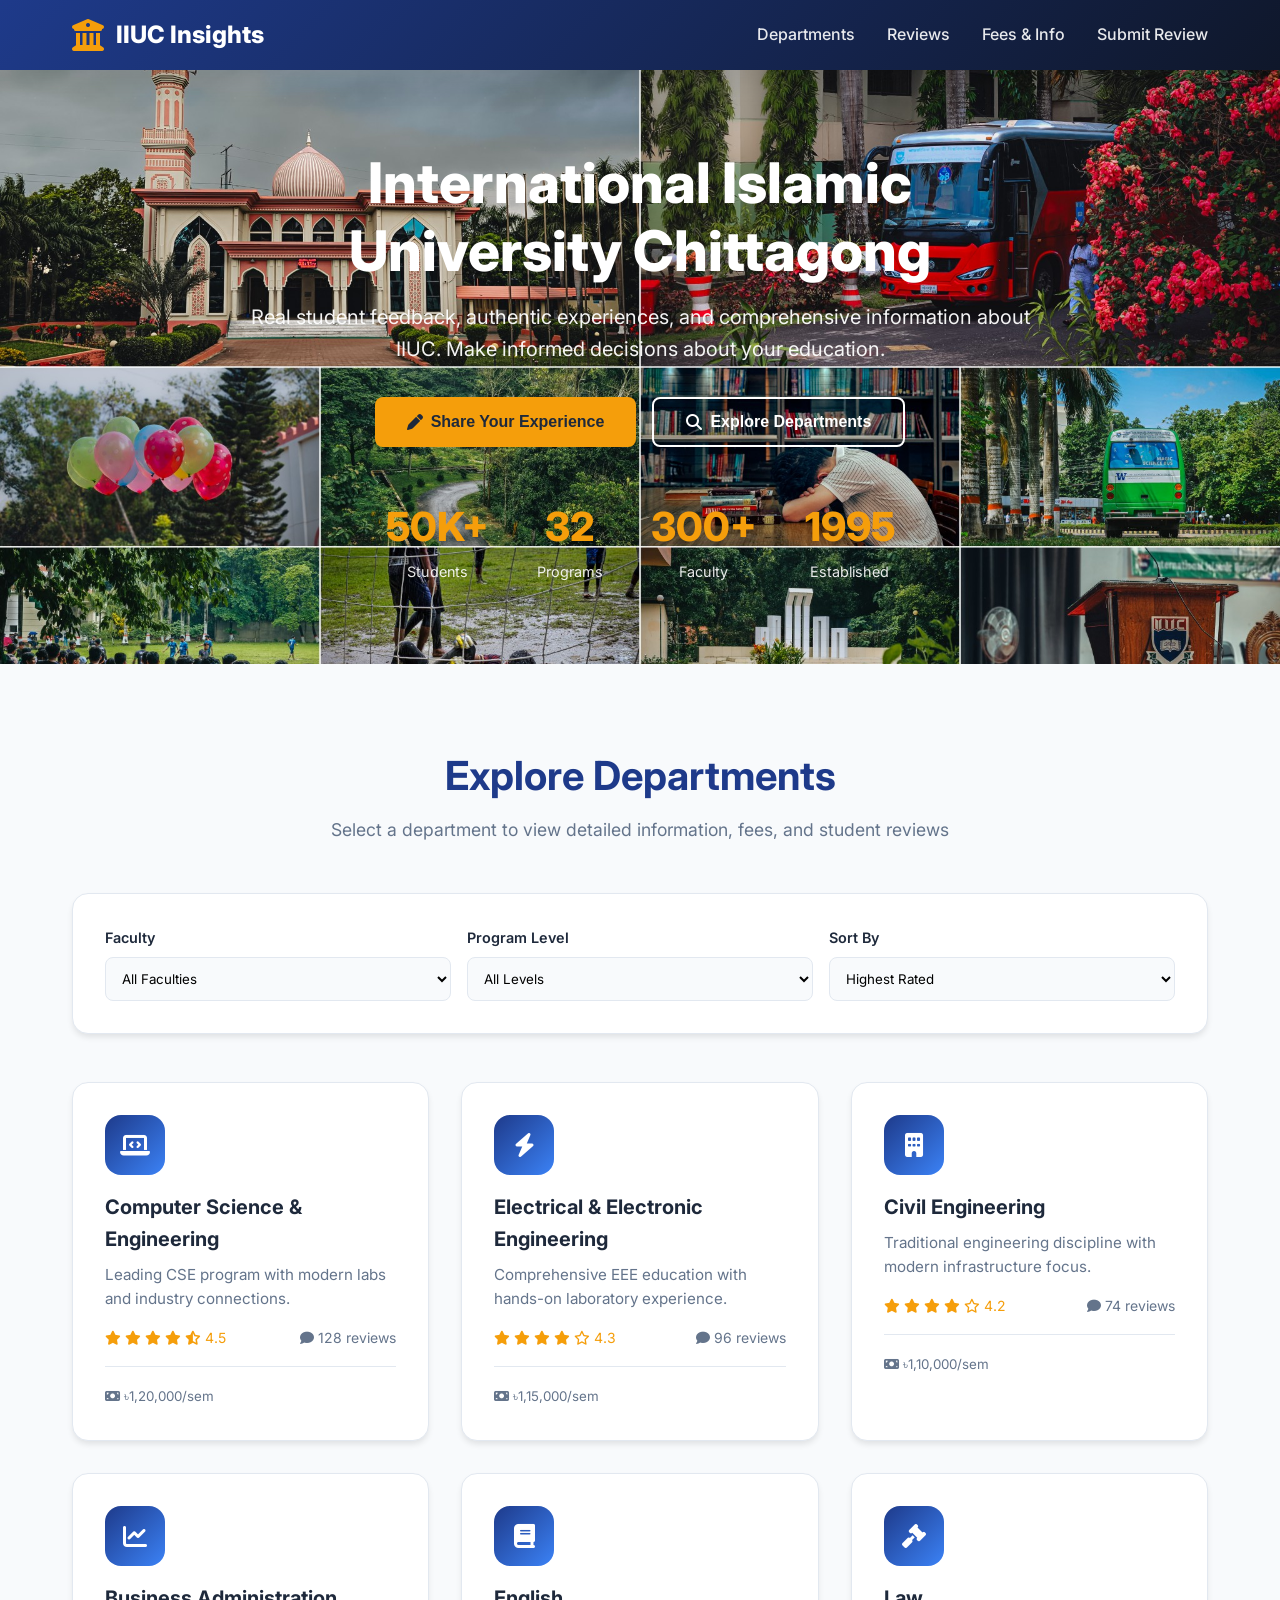
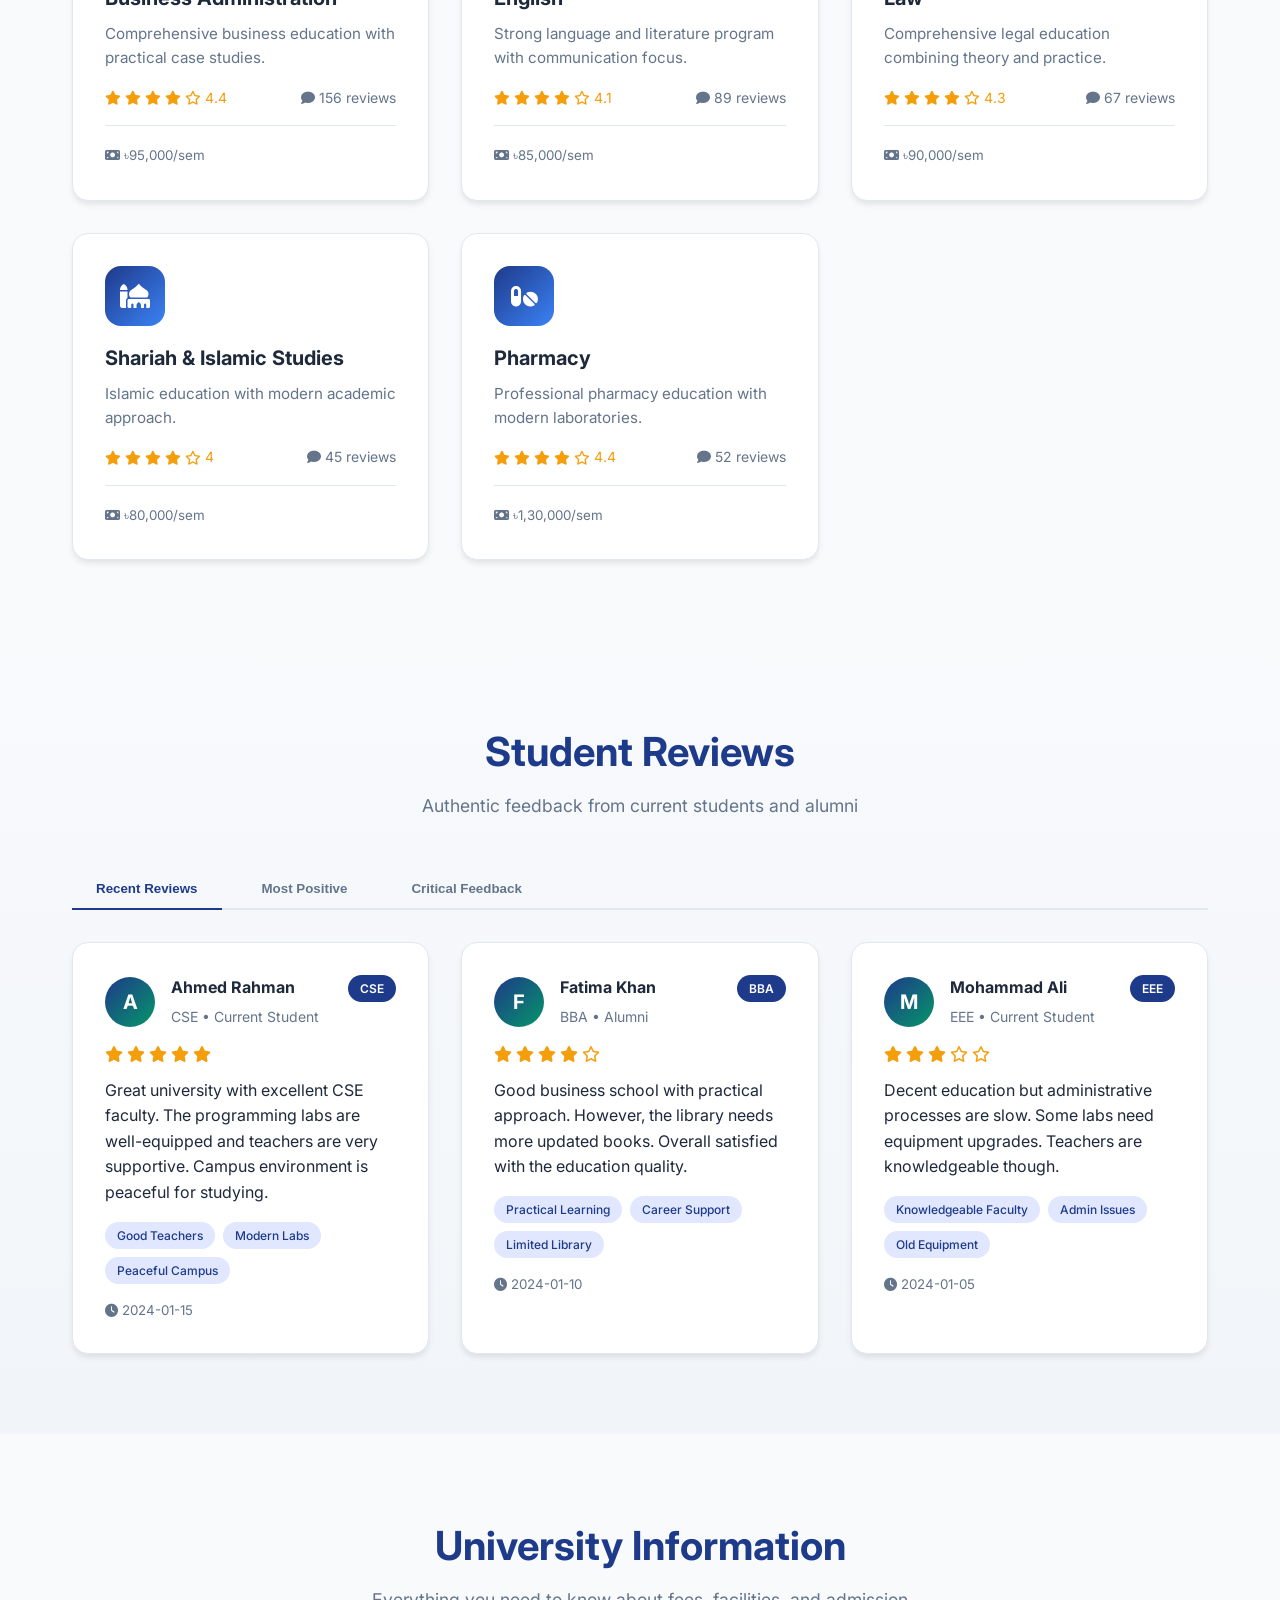
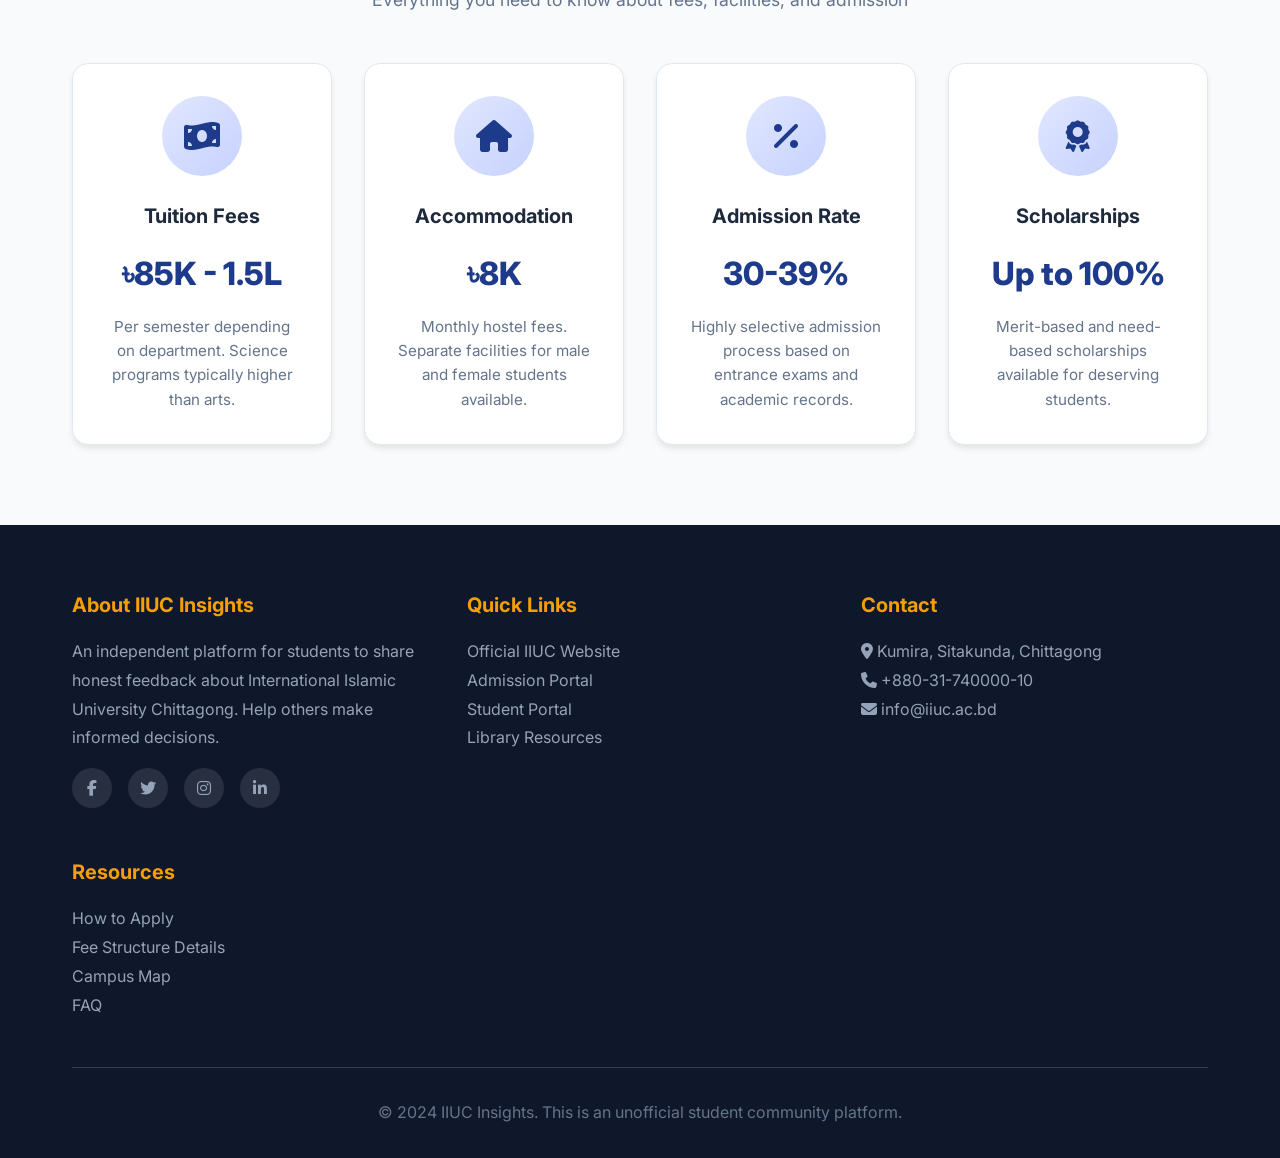
==== index.html @ 1afc56d9 "Add files via upload" ====
<!DOCTYPE html>
<html lang="en">
<head>
    <meta charset="UTF-8">
    <meta name="viewport" content="width=device-width, initial-scale=1.0">
    <title>IIUC Insights - Student Feedback & University Guide</title>
    <link href="https://cdnjs.cloudflare.com/ajax/libs/font-awesome/6.4.0/css/all.min.css" rel="stylesheet">
    <link rel="stylesheet" href="style.css">
</head>
<body>

    <!-- Navigation -->
    <nav>
        <div class="nav-container">
            <a href="#" class="logo">
                <i class="fas fa-university"></i>
                IIUC Insights
            </a>
            <ul class="nav-links">
                <li><a href="#departments">Departments</a></li>
                <li><a href="#reviews">Reviews</a></li>
                <li><a href="#info">Fees & Info</a></li>
                <li><a href="#" onclick="openModal()">Submit Review</a></li>
            </ul>
            <div class="mobile-menu" onclick="toggleMobileMenu()">
                <i class="fas fa-bars"></i>
            </div>
        </div>
    </nav>

    <!-- Hero Section -->
    <section class="hero">
        <div class="hero-content">
            <h1>International Islamic University Chittagong</h1>
            <p>Real student feedback, authentic experiences, and comprehensive information about IIUC. Make informed decisions about your education.</p>
            <div class="hero-buttons">
                <button class="btn btn-primary" onclick="openModal()">
                    <i class="fas fa-pen"></i>
                    Share Your Experience
                </button>
                <button class="btn btn-outline" onclick="scrollToSection('departments')">
                    <i class="fas fa-search"></i>
                    Explore Departments
                </button>
            </div>
            <div class="hero-stats">
                <div class="stat">
                    <span class="stat-number">50K+</span>
                    <span class="stat-label">Students</span>
                </div>
                <div class="stat">
                    <span class="stat-number">32</span>
                    <span class="stat-label">Programs</span>
                </div>
                <div class="stat">
                    <span class="stat-number">300+</span>
                    <span class="stat-label">Faculty</span>
                </div>
                <div class="stat">
                    <span class="stat-number">1995</span>
                    <span class="stat-label">Established</span>
                </div>
            </div>
        </div>
    </section>

    <!-- Departments Section -->
    <section class="departments" id="departments">
        <div class="container">
            <div class="section-header">
                <h2>Explore Departments</h2>
                <p>Select a department to view detailed information, fees, and student reviews</p>
            </div>

            <div class="filter-section">
                <div class="filter-grid">
                    <div class="filter-group">
                        <label>Faculty</label>
                        <select id="facultyFilter" onchange="filterDepartments()">
                            <option value="all">All Faculties</option>
                            <option value="science">Science & Engineering</option>
                            <option value="business">Business Administration</option>
                            <option value="arts">Arts & Humanities</option>
                            <option value="law">Shariah & Law</option>
                        </select>
                    </div>
                    <div class="filter-group">
                        <label>Program Level</label>
                        <select id="levelFilter" onchange="filterDepartments()">
                            <option value="all">All Levels</option>
                            <option value="undergraduate">Undergraduate</option>
                            <option value="graduate">Graduate</option>
                        </select>
                    </div>
                    <div class="filter-group">
                        <label>Sort By</label>
                        <select id="sortFilter" onchange="filterDepartments()">
                            <option value="rating">Highest Rated</option>
                            <option value="reviews">Most Reviews</option>
                            <option value="fees">Lowest Fees</option>
                        </select>
                    </div>
                </div>
            </div>

            <div class="dept-grid" id="deptGrid">
                <!-- Departments will be populated by JavaScript -->
            </div>
        </div>
    </section>

    <!-- Reviews Section -->
    <section class="reviews" id="reviews">
        <div class="container">
            <div class="section-header">
                <h2>Student Reviews</h2>
                <p>Authentic feedback from current students and alumni</p>
            </div>

            <div class="tabs">
                <button class="tab active" onclick="switchTab('recent')">Recent Reviews</button>
                <button class="tab" onclick="switchTab('positive')">Most Positive</button>
                <button class="tab" onclick="switchTab('critical')">Critical Feedback</button>
            </div>

            <div id="recent" class="tab-content active">
                <div class="review-grid" id="recentReviews"></div>
            </div>
            <div id="positive" class="tab-content">
                <div class="review-grid" id="positiveReviews"></div>
            </div>
            <div id="critical" class="tab-content">
                <div class="review-grid" id="criticalReviews"></div>
            </div>
        </div>
    </section>

    <!-- Info Section -->
    <section class="info-section" id="info">
        <div class="container">
            <div class="section-header">
                <h2>University Information</h2>
                <p>Everything you need to know about fees, facilities, and admission</p>
            </div>

            <div class="info-grid">
                <div class="info-card">
                    <div class="info-icon">
                        <i class="fas fa-money-bill-wave"></i>
                    </div>
                    <h3>Tuition Fees</h3>
                    <div class="price">৳85K - 1.5L</div>
                    <p>Per semester depending on department. Science programs typically higher than arts.</p>
                </div>

                <div class="info-card">
                    <div class="info-icon">
                        <i class="fas fa-home"></i>
                    </div>
                    <h3>Accommodation</h3>
                    <div class="price">৳8K</div>
                    <p>Monthly hostel fees. Separate facilities for male and female students available.</p>
                </div>

                <div class="info-card">
                    <div class="info-icon">
                        <i class="fas fa-percentage"></i>
                    </div>
                    <h3>Admission Rate</h3>
                    <div class="price">30-39%</div>
                    <p>Highly selective admission process based on entrance exams and academic records.</p>
                </div>

                <div class="info-card">
                    <div class="info-icon">
                        <i class="fas fa-award"></i>
                    </div>
                    <h3>Scholarships</h3>
                    <div class="price">Up to 100%</div>
                    <p>Merit-based and need-based scholarships available for deserving students.</p>
                </div>
            </div>
        </div>
    </section>

    <!-- Footer -->
    <footer>
        <div class="container">
            <div class="footer-grid">
                <div class="footer-section">
                    <h3>About IIUC Insights</h3>
                    <p>An independent platform for students to share honest feedback about International Islamic University Chittagong. Help others make informed decisions.</p>
                    <div class="social-links">
                        <a href="#"><i class="fab fa-facebook-f"></i></a>
                        <a href="#"><i class="fab fa-twitter"></i></a>
                        <a href="#"><i class="fab fa-instagram"></i></a>
                        <a href="#"><i class="fab fa-linkedin-in"></i></a>
                    </div>
                </div>
                <div class="footer-section">
                    <h3>Quick Links</h3>
                    <p><a href="https://www.iiuc.ac.bd" target="_blank">Official IIUC Website</a></p>
                    <p><a href="#">Admission Portal</a></p>
                    <p><a href="#">Student Portal</a></p>
                    <p><a href="#">Library Resources</a></p>
                </div>
                <div class="footer-section">
                    <h3>Contact</h3>
                    <p><i class="fas fa-map-marker-alt"></i> Kumira, Sitakunda, Chittagong</p>
                    <p><i class="fas fa-phone"></i> +880-31-740000-10</p>
                    <p><i class="fas fa-envelope"></i> info@iiuc.ac.bd</p>
                </div>
                <div class="footer-section">
                    <h3>Resources</h3>
                    <p><a href="#">How to Apply</a></p>
                    <p><a href="#">Fee Structure Details</a></p>
                    <p><a href="#">Campus Map</a></p>
                    <p><a href="#">FAQ</a></p>
                </div>
            </div>
            <div class="footer-bottom">
                <p>&copy; 2024 IIUC Insights. This is an unofficial student community platform.</p>
            </div>
        </div>
    </footer>

    <!-- Review Modal -->
    <div class="modal" id="reviewModal">
        <div class="modal-content">
            <div class="modal-header">
                <h2>Share Your IIUC Experience</h2>
                <p>Your honest feedback helps future students make better decisions</p>
                <button class="close-btn" onclick="closeModal()">&times;</button>
            </div>
            <div class="modal-body">
                <form id="reviewForm" onsubmit="submitReview(event)">
                    <div class="form-group">
                        <label>Your Name</label>
                        <input type="text" id="reviewerName" required placeholder="Enter your name">
                    </div>
                    
                    <div class="form-group">
                        <label>Department</label>
                        <select id="reviewDept" required>
                            <option value="">Select Department</option>
                            <option value="CSE">Computer Science & Engineering</option>
                            <option value="EEE">Electrical & Electronic Engineering</option>
                            <option value="Civil">Civil Engineering</option>
                            <option value="BBA">Business Administration</option>
                            <option value="English">English</option>
                            <option value="Law">Law</option>
                            <option value="Shariah">Shariah & Islamic Studies</option>
                        </select>
                    </div>

                    <div class="form-group">
                        <label>Status</label>
                        <select id="reviewerStatus" required>
                            <option value="">Select Status</option>
                            <option value="Current Student">Current Student</option>
                            <option value="Alumni">Alumni</option>
                            <option value="Former Student">Former Student</option>
                        </select>
                    </div>

                    <div class="form-group">
                        <label>Overall Rating</label>
                        <div class="star-rating" id="starRating">
                            <i class="fas fa-star" onclick="setRating(1)"></i>
                            <i class="fas fa-star" onclick="setRating(2)"></i>
                            <i class="fas fa-star" onclick="setRating(3)"></i>
                            <i class="fas fa-star" onclick="setRating(4)"></i>
                            <i class="fas fa-star" onclick="setRating(5)"></i>
                        </div>
                        <input type="hidden" id="ratingValue" required>
                    </div>

                    <div class="form-group">
                        <label>Your Review</label>
                        <textarea id="reviewText" required placeholder="Share your experience about teachers, facilities, campus life, etc..."></textarea>
                    </div>

                    <div class="form-group">
                        <label>Pros (comma separated)</label>
                        <input type="text" id="pros" placeholder="e.g., Good teachers, Nice campus">
                    </div>

                    <div class="form-group">
                        <label>Cons (comma separated)</label>
                        <input type="text" id="cons" placeholder="e.g., Limited parking, Expensive cafeteria">
                    </div>

                    <button type="submit" class="submit-btn">
                        <i class="fas fa-paper-plane"></i>
                        Submit Review
                    </button>
                </form>
            </div>
        </div>
    </div>

    <!-- Toast -->
    <div class="toast" id="toast">
        <i class="fas fa-check-circle"></i>
        <span>Review submitted successfully!</span>
    </div>

    <script>
        // Data
        const departments = [
            {
                id: 'cse',
                name: 'Computer Science & Engineering',
                faculty: 'science',
                icon: 'fa-laptop-code',
                description: 'Leading CSE program with modern labs and industry connections.',
                rating: 4.5,
                reviews: 128,
                fees: '৳1,20,000/sem',
                programs: ['BSc CSE', 'MSc CSE'],
                features: ['Programming Labs', 'AI Research', 'Industry Partnerships']
            },
            {
                id: 'eee',
                name: 'Electrical & Electronic Engineering',
                faculty: 'science',
                icon: 'fa-bolt',
                description: 'Comprehensive EEE education with hands-on laboratory experience.',
                rating: 4.3,
                reviews: 96,
                fees: '৳1,15,000/sem',
                programs: ['BSc EEE', 'MSc EEE'],
                features: ['Circuit Labs', 'Power Systems', 'Renewable Energy']
            },
            {
                id: 'civil',
                name: 'Civil Engineering',
                faculty: 'science',
                icon: 'fa-building',
                description: 'Traditional engineering discipline with modern infrastructure focus.',
                rating: 4.2,
                reviews: 74,
                fees: '৳1,10,000/sem',
                programs: ['BSc Civil', 'MSc Civil'],
                features: ['Surveying Lab', 'Structural Analysis', 'Transportation']
            },
            {
                id: 'bba',
                name: 'Business Administration',
                faculty: 'business',
                icon: 'fa-chart-line',
                description: 'Comprehensive business education with practical case studies.',
                rating: 4.4,
                reviews: 156,
                fees: '৳95,000/sem',
                programs: ['BBA', 'MBA', 'EMBA'],
                features: ['Case Studies', 'Internships', 'Entrepreneurship']
            },
            {
                id: 'english',
                name: 'English',
                faculty: 'arts',
                icon: 'fa-book',
                description: 'Strong language and literature program with communication focus.',
                rating: 4.1,
                reviews: 89,
                fees: '৳85,000/sem',
                programs: ['BA English', 'MA English'],
                features: ['Language Lab', 'Literature Studies', 'Communication Skills']
            },
            {
                id: 'law',
                name: 'Law',
                faculty: 'law',
                icon: 'fa-gavel',
                description: 'Comprehensive legal education combining theory and practice.',
                rating: 4.3,
                reviews: 67,
                fees: '৳90,000/sem',
                programs: ['LLB', 'LLM'],
                features: ['Moot Court', 'Legal Clinic', 'Internships']
            },
            {
                id: 'shariah',
                name: 'Shariah & Islamic Studies',
                faculty: 'law',
                icon: 'fa-mosque',
                description: 'Islamic education with modern academic approach.',
                rating: 4.0,
                reviews: 45,
                fees: '৳80,000/sem',
                programs: ['BA Shariah', 'MA Shariah'],
                features: ['Islamic Research', 'Arabic Language', 'Comparative Religion']
            },
            {
                id: 'pharmacy',
                name: 'Pharmacy',
                faculty: 'science',
                icon: 'fa-pills',
                description: 'Professional pharmacy education with modern laboratories.',
                rating: 4.4,
                reviews: 52,
                fees: '৳1,30,000/sem',
                programs: ['BPharm', 'MPharm'],
                features: ['Pharma Labs', 'Clinical Training', 'Research']
            }
        ];

        let reviews = [
            {
                id: 1,
                name: "Ahmed Rahman",
                dept: "CSE",
                status: "Current Student",
                rating: 5,
                text: "Great university with excellent CSE faculty. The programming labs are well-equipped and teachers are very supportive. Campus environment is peaceful for studying.",
                date: "2024-01-15",
                tags: ["Good Teachers", "Modern Labs", "Peaceful Campus"],
                type: "positive"
            },
            {
                id: 2,
                name: "Fatima Khan",
                dept: "BBA",
                status: "Alumni",
                rating: 4,
                text: "Good business school with practical approach. However, the library needs more updated books. Overall satisfied with the education quality.",
                date: "2024-01-10",
                tags: ["Practical Learning", "Career Support", "Limited Library"],
                type: "mixed"
            },
            {
                id: 3,
                name: "Mohammad Ali",
                dept: "EEE",
                status: "Current Student",
                rating: 3,
                text: "Decent education but administrative processes are slow. Some labs need equipment upgrades. Teachers are knowledgeable though.",
                date: "2024-01-05",
                tags: ["Knowledgeable Faculty", "Admin Issues", "Old Equipment"],
                type: "critical"
            }
        ];

        let currentRating = 0;

        // Initialize
        document.addEventListener('DOMContentLoaded', function() {
            renderDepartments(departments);
            renderReviews();
        });

        // Render Departments
        function renderDepartments(data) {
            const grid = document.getElementById('deptGrid');
            grid.innerHTML = data.map(dept => `
                <div class="dept-card" onclick="showDeptDetails('${dept.id}')">
                    <div class="dept-icon">
                        <i class="fas ${dept.icon}"></i>
                    </div>
                    <h3>${dept.name}</h3>
                    <p>${dept.description}</p>
                    <div class="dept-meta">
                        <span class="rating">
                            ${generateStars(dept.rating)}
                            ${dept.rating}
                        </span>
                        <span><i class="fas fa-comment"></i> ${dept.reviews} reviews</span>
                    </div>
                    <div class="dept-fees">
                        <small><i class="fas fa-money-bill"></i> ${dept.fees}</small>
                    </div>
                </div>
            `).join('');
        }

        // Generate Stars
        function generateStars(rating) {
            let stars = '';
            for (let i = 1; i <= 5; i++) {
                if (i <= rating) {
                    stars += '<i class="fas fa-star"></i>';
                } else if (i - 0.5 <= rating) {
                    stars += '<i class="fas fa-star-half-alt"></i>';
                } else {
                    stars += '<i class="far fa-star"></i>';
                }
            }
            return stars;
        }

        // Filter Departments
        function filterDepartments() {
            const faculty = document.getElementById('facultyFilter').value;
            const level = document.getElementById('levelFilter').value;
            const sort = document.getElementById('sortFilter').value;

            let filtered = departments;

            if (faculty !== 'all') {
                filtered = filtered.filter(d => d.faculty === faculty);
            }

            if (sort === 'rating') {
                filtered.sort((a, b) => b.rating - a.rating);
            } else if (sort === 'reviews') {
                filtered.sort((a, b) => b.reviews - a.reviews);
            }

            renderDepartments(filtered);
        }

        // Render Reviews
        function renderReviews() {
            const recentContainer = document.getElementById('recentReviews');
            const positiveContainer = document.getElementById('positiveReviews');
            const criticalContainer = document.getElementById('criticalReviews');

            recentContainer.innerHTML = reviews.map(r => createReviewCard(r)).join('');
            
            const positive = reviews.filter(r => r.rating >= 4);
            positiveContainer.innerHTML = positive.map(r => createReviewCard(r)).join('');
            
            const critical = reviews.filter(r => r.rating <= 3);
            criticalContainer.innerHTML = critical.map(r => createReviewCard(r)).join('');
        }

        function createReviewCard(review) {
            return `
                <div class="review-card">
                    <div class="review-header">
                        <div class="reviewer-info">
                            <div class="avatar">${review.name.charAt(0)}</div>
                            <div class="reviewer-details">
                                <h4>${review.name}</h4>
                                <span>${review.dept} • ${review.status}</span>
                            </div>
                        </div>
                        <span class="review-badge">${review.dept}</span>
                    </div>
                    <div class="review-rating">
                        ${generateStars(review.rating)}
                    </div>
                    <p class="review-content">${review.text}</p>
                    <div class="review-tags">
                        ${review.tags.map(tag => `<span class="tag">${tag}</span>`).join('')}
                    </div>
                    <small class="review-date">
                        <i class="fas fa-clock"></i> ${review.date}
                    </small>
                </div>
            `;
        }

        // Tab Switching
        function switchTab(tabName) {
            document.querySelectorAll('.tab').forEach(t => t.classList.remove('active'));
            document.querySelectorAll('.tab-content').forEach(t => t.classList.remove('active'));
            
            event.target.classList.add('active');
            document.getElementById(tabName).classList.add('active');
        }

        // Modal Functions
        function openModal() {
            document.getElementById('reviewModal').classList.add('active');
            document.body.style.overflow = 'hidden';
        }

        function closeModal() {
            document.getElementById('reviewModal').classList.remove('active');
            document.body.style.overflow = 'auto';
        }

        // Star Rating
        function setRating(rating) {
            currentRating = rating;
            document.getElementById('ratingValue').value = rating;
            const stars = document.querySelectorAll('#starRating i');
            stars.forEach((star, index) => {
                if (index < rating) {
                    star.classList.add('active');
                } else {
                    star.classList.remove('active');
                }
            });
        }

        // Submit Review
        function submitReview(e) {
            e.preventDefault();
            
            const newReview = {
                id: reviews.length + 1,
                name: document.getElementById('reviewerName').value,
                dept: document.getElementById('reviewDept').value,
                status: document.getElementById('reviewerStatus').value,
                rating: parseInt(document.getElementById('ratingValue').value),
                text: document.getElementById('reviewText').value,
                date: new Date().toISOString().split('T')[0],
                tags: [...document.getElementById('pros').value.split(',').map(t => t.trim()).filter(t => t), 
                       ...document.getElementById('cons').value.split(',').map(t => t.trim()).filter(t => t)],
                type: parseInt(document.getElementById('ratingValue').value) >= 4 ? 'positive' : 'critical'
            };

            reviews.unshift(newReview);
            renderReviews();
            closeModal();
            showToast();
            document.getElementById('reviewForm').reset();
            setRating(0);
        }

        // Toast
        function showToast() {
            const toast = document.getElementById('toast');
            toast.classList.add('show');
            setTimeout(() => {
                toast.classList.remove('show');
            }, 3000);
        }

        // Scroll to Section
        function scrollToSection(id) {
            document.getElementById(id).scrollIntoView({ behavior: 'smooth' });
        }

        // Show Department Details (placeholder for expansion)
        function showDeptDetails(deptId) {
            const dept = departments.find(d => d.id === deptId);
            alert(`${dept.name}\n\nPrograms: ${dept.programs.join(', ')}\nFees: ${dept.fees}\n\nFeatures:\n${dept.features.map(f => '• ' + f).join('\n')}\n\nClick "Submit Review" to add your feedback!`);
        }

        // Close modal on outside click
        window.onclick = function(event) {
            const modal = document.getElementById('reviewModal');
            if (event.target === modal) {
                closeModal();
            }
        }

        // Mobile Menu Toggle
        function toggleMobileMenu() {
            const navLinks = document.querySelector('.nav-links');
            navLinks.style.display = navLinks.style.display === 'flex' ? 'none' : 'flex';
        }
    </script>
</body>
</html>
---- style.css ----
@import url('https://fonts.googleapis.com/css2?family=Inter:wght@300;400;500;600;700;800&display=swap');

:root {
    --primary: #1e3a8a;
    --primary-light: #3b82f6;
    --secondary: #059669;
    --accent: #f59e0b;
    --danger: #dc2626;
    --bg: #f8fafc;
    --card: #ffffff;
    --text: #1e293b;
    --text-light: #64748b;
    --border: #e2e8f0;
    --shadow: 0 4px 6px -1px rgba(0, 0, 0, 0.1);
    --shadow-lg: 0 20px 25px -5px rgba(0, 0, 0, 0.1);
    .hero {
    background-image: url('cover.jpg'); /* replace with your image path */
    background-size: cover;       /* makes the image cover the whole section */
    background-position: center;  /* keeps the image centered */
    background-repeat: no-repeat; /* prevents tiling */
    color: white;                 /* ensures text is readable */
    padding: 80px 20px;           /* adds spacing */
}
}

* {
    margin: 0;
    padding: 0;
    box-sizing: border-box;
}

body {
    font-family: 'Inter', sans-serif;
    background: var(--bg);
    color: var(--text);
    line-height: 1.6;
}

/* Navigation */
nav {
    background: linear-gradient(135deg, var(--primary) 0%, #0f172a 100%);
    padding: 1rem 0;
    position: sticky;
    top: 0;
    z-index: 1000;
    box-shadow: var(--shadow-lg);
}

.nav-container {
    max-width: 1200px;
    margin: 0 auto;
    padding: 0 2rem;
    display: flex;
    justify-content: space-between;
    align-items: center;
}

.logo {
    display: flex;
    align-items: center;
    gap: 0.75rem;
    color: white;
    text-decoration: none;
    font-size: 1.5rem;
    font-weight: 800;
}

.logo i {
    font-size: 2rem;
    color: var(--accent);
}

.nav-links {
    display: flex;
    gap: 2rem;
    list-style: none;
}

.nav-links a {
    color: rgba(255,255,255,0.9);
    text-decoration: none;
    font-weight: 500;
    transition: color 0.3s;
    position: relative;
}

.nav-links a:hover {
    color: var(--accent);
}

.nav-links a::after {
    content: '';
    position: absolute;
    bottom: -5px;
    left: 0;
    width: 0;
    height: 2px;
    background: var(--accent);
    transition: width 0.3s;
}

.nav-links a:hover::after {
    width: 100%;
}

.mobile-menu {
    display: none;
    color: white;
    font-size: 1.5rem;
    cursor: pointer;
}

/* Hero Section */
.hero {
    background: linear-gradient(135deg, var(--primary) 0%, #1e40af 50%, #059669 100%);
    color: white;
    padding: 5rem 2rem;
    text-align: center;
    position: relative;
    overflow: hidden;
}

.hero::before {
    content: '';
    position: absolute;
    top: -50%;
    left: -50%;
    width: 200%;
    height: 200%;
    background: radial-gradient(circle, rgba(255,255,255,0.1) 1px, transparent 1px);
    background-size: 50px 50px;
    opacity: 0.3;
    animation: moveGrid 20s linear infinite;
}

@keyframes moveGrid {
    0% { transform: translate(0, 0); }
    100% { transform: translate(50px, 50px); }
}

.hero-content {
    position: relative;
    z-index: 1;
    max-width: 800px;
    margin: 0 auto;
}

.hero h1 {
    font-size: 3.5rem;
    font-weight: 800;
    margin-bottom: 1rem;
    line-height: 1.2;
}

.hero p {
    font-size: 1.25rem;
    opacity: 0.95;
    margin-bottom: 2rem;
}

.hero-buttons {
    display: flex;
    gap: 1rem;
    justify-content: center;
    flex-wrap: wrap;
}

.hero-stats {
    display: flex;
    justify-content: center;
    gap: 3rem;
    margin-top: 3rem;
    flex-wrap: wrap;
}

.stat {
    text-align: center;
}

.stat-number {
    font-size: 2.5rem;
    font-weight: 800;
    color: var(--accent);
    display: block;
}

.stat-label {
    font-size: 0.9rem;
    opacity: 0.9;
}

/* Buttons */
.btn {
    display: inline-flex;
    align-items: center;
    gap: 0.5rem;
    padding: 0.875rem 2rem;
    border-radius: 0.5rem;
    font-weight: 600;
    text-decoration: none;
    transition: all 0.3s;
    border: none;
    cursor: pointer;
    font-size: 1rem;
}

.btn-primary {
    background: var(--accent);
    color: #1e293b;
}

.btn-primary:hover {
    transform: translateY(-2px);
    box-shadow: 0 10px 20px -5px rgba(245, 158, 11, 0.4);
}

.btn-secondary {
    background: white;
    color: var(--primary);
}

.btn-secondary:hover {
    background: var(--bg);
}

.btn-outline {
    background: transparent;
    border: 2px solid white;
    color: white;
}

.btn-outline:hover {
    background: white;
    color: var(--primary);
}

/* Container */
.container {
    max-width: 1200px;
    margin: 0 auto;
    padding: 0 2rem;
}

/* Section Headers */
.section-header {
    text-align: center;
    margin-bottom: 3rem;
}

.section-header h2 {
    font-size: 2.5rem;
    color: var(--primary);
    margin-bottom: 0.5rem;
}

.section-header p {
    color: var(--text-light);
    font-size: 1.1rem;
}

/* Departments Grid */
.departments {
    padding: 5rem 0;
}

.dept-grid {
    display: grid;
    grid-template-columns: repeat(auto-fit, minmax(300px, 1fr));
    gap: 2rem;
}

.dept-card {
    background: var(--card);
    border-radius: 1rem;
    padding: 2rem;
    box-shadow: var(--shadow);
    transition: all 0.3s;
    border: 1px solid var(--border);
    cursor: pointer;
    position: relative;
    overflow: hidden;
}

.dept-card::before {
    content: '';
    position: absolute;
    top: 0;
    left: 0;
    width: 100%;
    height: 4px;
    background: linear-gradient(90deg, var(--primary), var(--secondary));
    transform: scaleX(0);
    transition: transform 0.3s;
}

.dept-card:hover {
    transform: translateY(-5px);
    box-shadow: var(--shadow-lg);
}

.dept-card:hover::before {
    transform: scaleX(1);
}

.dept-icon {
    width: 60px;
    height: 60px;
    background: linear-gradient(135deg, var(--primary), var(--primary-light));
    border-radius: 1rem;
    display: flex;
    align-items: center;
    justify-content: center;
    color: white;
    font-size: 1.5rem;
    margin-bottom: 1rem;
}

.dept-card h3 {
    font-size: 1.25rem;
    margin-bottom: 0.5rem;
    color: var(--text);
}

.dept-card p {
    color: var(--text-light);
    font-size: 0.95rem;
    margin-bottom: 1rem;
}

.dept-meta {
    display: flex;
    justify-content: space-between;
    align-items: center;
    font-size: 0.875rem;
    color: var(--text-light);
}

.rating {
    display: flex;
    align-items: center;
    gap: 0.25rem;
    color: var(--accent);
}

.dept-fees {
    margin-top: 1rem;
    padding-top: 1rem;
    border-top: 1px solid var(--border);
}

.dept-fees small {
    color: var(--text-light);
}

/* Filter Section */
.filter-section {
    background: var(--card);
    padding: 2rem;
    border-radius: 1rem;
    box-shadow: var(--shadow);
    margin-bottom: 3rem;
    border: 1px solid var(--border);
}

.filter-grid {
    display: grid;
    grid-template-columns: repeat(auto-fit, minmax(200px, 1fr));
    gap: 1rem;
}

.filter-group {
    display: flex;
    flex-direction: column;
    gap: 0.5rem;
}

.filter-group label {
    font-weight: 600;
    color: var(--text);
    font-size: 0.9rem;
}

select, input {
    padding: 0.75rem;
    border: 1px solid var(--border);
    border-radius: 0.5rem;
    font-family: inherit;
    background: var(--bg);
    transition: all 0.3s;
}

select:focus, input:focus {
    outline: none;
    border-color: var(--primary-light);
    box-shadow: 0 0 0 3px rgba(59, 130, 246, 0.1);
}

/* Reviews Section */
.reviews {
    padding: 5rem 0;
    background: linear-gradient(to bottom, var(--bg), #f1f5f9);
}

.review-grid {
    display: grid;
    grid-template-columns: repeat(auto-fit, minmax(350px, 1fr));
    gap: 2rem;
}

.review-card {
    background: var(--card);
    border-radius: 1rem;
    padding: 2rem;
    box-shadow: var(--shadow);
    border: 1px solid var(--border);
    transition: all 0.3s;
}

.review-card:hover {
    transform: translateY(-3px);
    box-shadow: var(--shadow-lg);
}

.review-header {
    display: flex;
    justify-content: space-between;
    align-items: start;
    margin-bottom: 1rem;
}

.reviewer-info {
    display: flex;
    align-items: center;
    gap: 1rem;
}

.avatar {
    width: 50px;
    height: 50px;
    border-radius: 50%;
    background: linear-gradient(135deg, var(--primary), var(--secondary));
    display: flex;
    align-items: center;
    justify-content: center;
    color: white;
    font-weight: 700;
    font-size: 1.25rem;
}

.reviewer-details h4 {
    font-size: 1rem;
    color: var(--text);
    margin-bottom: 0.25rem;
}

.reviewer-details span {
    font-size: 0.875rem;
    color: var(--text-light);
}

.review-badge {
    background: var(--primary);
    color: white;
    padding: 0.25rem 0.75rem;
    border-radius: 2rem;
    font-size: 0.75rem;
    font-weight: 600;
}

.review-content {
    color: var(--text);
    line-height: 1.6;
    margin-bottom: 1rem;
}

.review-rating {
    display: flex;
    gap: 0.25rem;
    color: var(--accent);
    margin-bottom: 1rem;
}

.review-tags {
    display: flex;
    flex-wrap: wrap;
    gap: 0.5rem;
}

.tag {
    background: #e0e7ff;
    color: var(--primary);
    padding: 0.25rem 0.75rem;
    border-radius: 2rem;
    font-size: 0.75rem;
    font-weight: 500;
}

.review-date {
    color: var(--text-light);
    display: block;
    margin-top: 1rem;
}

/* Modal */
.modal {
    display: none;
    position: fixed;
    top: 0;
    left: 0;
    width: 100%;
    height: 100%;
    background: rgba(0,0,0,0.5);
    z-index: 2000;
    align-items: center;
    justify-content: center;
    backdrop-filter: blur(5px);
}

.modal.active {
    display: flex;
}

.modal-content {
    background: var(--card);
    border-radius: 1rem;
    width: 90%;
    max-width: 600px;
    max-height: 90vh;
    overflow-y: auto;
    box-shadow: var(--shadow-lg);
    animation: slideUp 0.3s ease;
}

@keyframes slideUp {
    from {
        opacity: 0;
        transform: translateY(50px);
    }
    to {
        opacity: 1;
        transform: translateY(0);
    }
}

.modal-header {
    background: linear-gradient(135deg, var(--primary), var(--primary-light));
    color: white;
    padding: 2rem;
    position: relative;
}

.modal-header h2 {
    font-size: 1.5rem;
    margin-bottom: 0.5rem;
}

.modal-header p {
    opacity: 0.9;
    font-size: 0.9rem;
}

.close-btn {
    position: absolute;
    top: 1rem;
    right: 1rem;
    background: rgba(255,255,255,0.2);
    border: none;
    color: white;
    width: 32px;
    height: 32px;
    border-radius: 50%;
    cursor: pointer;
    font-size: 1.25rem;
    transition: all 0.3s;
}

.close-btn:hover {
    background: rgba(255,255,255,0.3);
    transform: rotate(90deg);
}

.modal-body {
    padding: 2rem;
}

.form-group {
    margin-bottom: 1.5rem;
}

.form-group label {
    display: block;
    margin-bottom: 0.5rem;
    font-weight: 600;
    color: var(--text);
}

.form-group input,
.form-group select,
.form-group textarea {
    width: 100%;
    padding: 0.75rem;
    border: 1px solid var(--border);
    border-radius: 0.5rem;
    font-family: inherit;
    transition: all 0.3s;
}

.form-group textarea {
    resize: vertical;
    min-height: 120px;
}

.star-rating {
    display: flex;
    gap: 0.5rem;
    font-size: 1.5rem;
    color: #cbd5e1;
    cursor: pointer;
}

.star-rating i {
    transition: all 0.2s;
}

.star-rating i.active,
.star-rating i:hover {
    color: var(--accent);
    transform: scale(1.2);
}

.submit-btn {
    width: 100%;
    background: linear-gradient(135deg, var(--primary), var(--secondary));
    color: white;
    padding: 1rem;
    border: none;
    border-radius: 0.5rem;
    font-size: 1rem;
    font-weight: 600;
    cursor: pointer;
    transition: all 0.3s;
}

.submit-btn:hover {
    transform: translateY(-2px);
    box-shadow: 0 10px 20px -5px rgba(30, 58, 138, 0.4);
}

/* Info Cards */
.info-section {
    padding: 5rem 0;
}

.info-grid {
    display: grid;
    grid-template-columns: repeat(auto-fit, minmax(250px, 1fr));
    gap: 2rem;
}

.info-card {
    background: var(--card);
    padding: 2rem;
    border-radius: 1rem;
    text-align: center;
    box-shadow: var(--shadow);
    border: 1px solid var(--border);
    transition: all 0.3s;
}

.info-card:hover {
    transform: translateY(-5px);
    border-color: var(--primary-light);
}

.info-icon {
    width: 80px;
    height: 80px;
    background: linear-gradient(135deg, #e0e7ff, #c7d2fe);
    border-radius: 50%;
    display: flex;
    align-items: center;
    justify-content: center;
    margin: 0 auto 1.5rem;
    font-size: 2rem;
    color: var(--primary);
}

.info-card h3 {
    font-size: 1.25rem;
    margin-bottom: 0.5rem;
    color: var(--text);
}

.info-card p {
    color: var(--text-light);
    font-size: 0.95rem;
}

.price {
    font-size: 2rem;
    font-weight: 800;
    color: var(--primary);
    margin: 1rem 0;
}

/* Footer */
footer {
    background: #0f172a;
    color: white;
    padding: 4rem 0 2rem;
}

.footer-grid {
    display: grid;
    grid-template-columns: repeat(auto-fit, minmax(250px, 1fr));
    gap: 3rem;
    margin-bottom: 3rem;
}

.footer-section h3 {
    font-size: 1.25rem;
    margin-bottom: 1rem;
    color: var(--accent);
}

.footer-section p,
.footer-section a {
    color: #94a3b8;
    text-decoration: none;
    line-height: 1.8;
    transition: color 0.3s;
}

.footer-section a:hover {
    color: white;
}

.social-links {
    display: flex;
    gap: 1rem;
    margin-top: 1rem;
}

.social-links a {
    width: 40px;
    height: 40px;
    background: rgba(255,255,255,0.1);
    border-radius: 50%;
    display: flex;
    align-items: center;
    justify-content: center;
    transition: all 0.3s;
}

.social-links a:hover {
    background: var(--accent);
    color: #0f172a;
    transform: translateY(-3px);
}

.footer-bottom {
    border-top: 1px solid #334155;
    padding-top: 2rem;
    text-align: center;
    color: #64748b;
}

/* Toast Notification */
.toast {
    position: fixed;
    bottom: 2rem;
    right: 2rem;
    background: var(--secondary);
    color: white;
    padding: 1rem 2rem;
    border-radius: 0.5rem;
    box-shadow: var(--shadow-lg);
    display: none;
    align-items: center;
    gap: 0.75rem;
    z-index: 3000;
    animation: slideIn 0.3s ease;
}

.toast.show {
    display: flex;
}

@keyframes slideIn {
    from {
        transform: translateX(400px);
        opacity: 0;
    }
    to {
        transform: translateX(0);
        opacity: 1;
    }
}

/* Tab System */
.tabs {
    display: flex;
    gap: 1rem;
    margin-bottom: 2rem;
    border-bottom: 2px solid var(--border);
}

.tab {
    padding: 0.75rem 1.5rem;
    background: none;
    border: none;
    cursor: pointer;
    font-weight: 600;
    color: var(--text-light);
    position: relative;
    transition: all 0.3s;
}

.tab.active {
    color: var(--primary);
}

.tab.active::after {
    content: '';
    position: absolute;
    bottom: -2px;
    left: 0;
    width: 100%;
    height: 2px;
    background: var(--primary);
}

.tab-content {
    display: none;
}

.tab-content.active {
    display: block;
    animation: fadeIn 0.3s ease;
}

@keyframes fadeIn {
    from { opacity: 0; }
    to { opacity: 1; }
}

/* Responsive */
@media (max-width: 768px) {
    .nav-links {
        display: none;
    }

    .mobile-menu {
        display: block;
    }

    .hero h1 {
        font-size: 2rem;
    }

    .hero-stats {
        gap: 1.5rem;
    }

    .review-grid {
        grid-template-columns: 1fr;
    }

    .modal-content {
        width: 95%;
        margin: 1rem;
    }
}

/* Loading Animation */
.loading {
    display: inline-block;
    width: 20px;
    height: 20px;
    border: 3px solid rgba(255,255,255,.3);
    border-radius: 50%;
    border-top-color: white;
    animation: spin 1s ease-in-out infinite;
}

@keyframes spin {
    to { transform: rotate(360deg); }
}
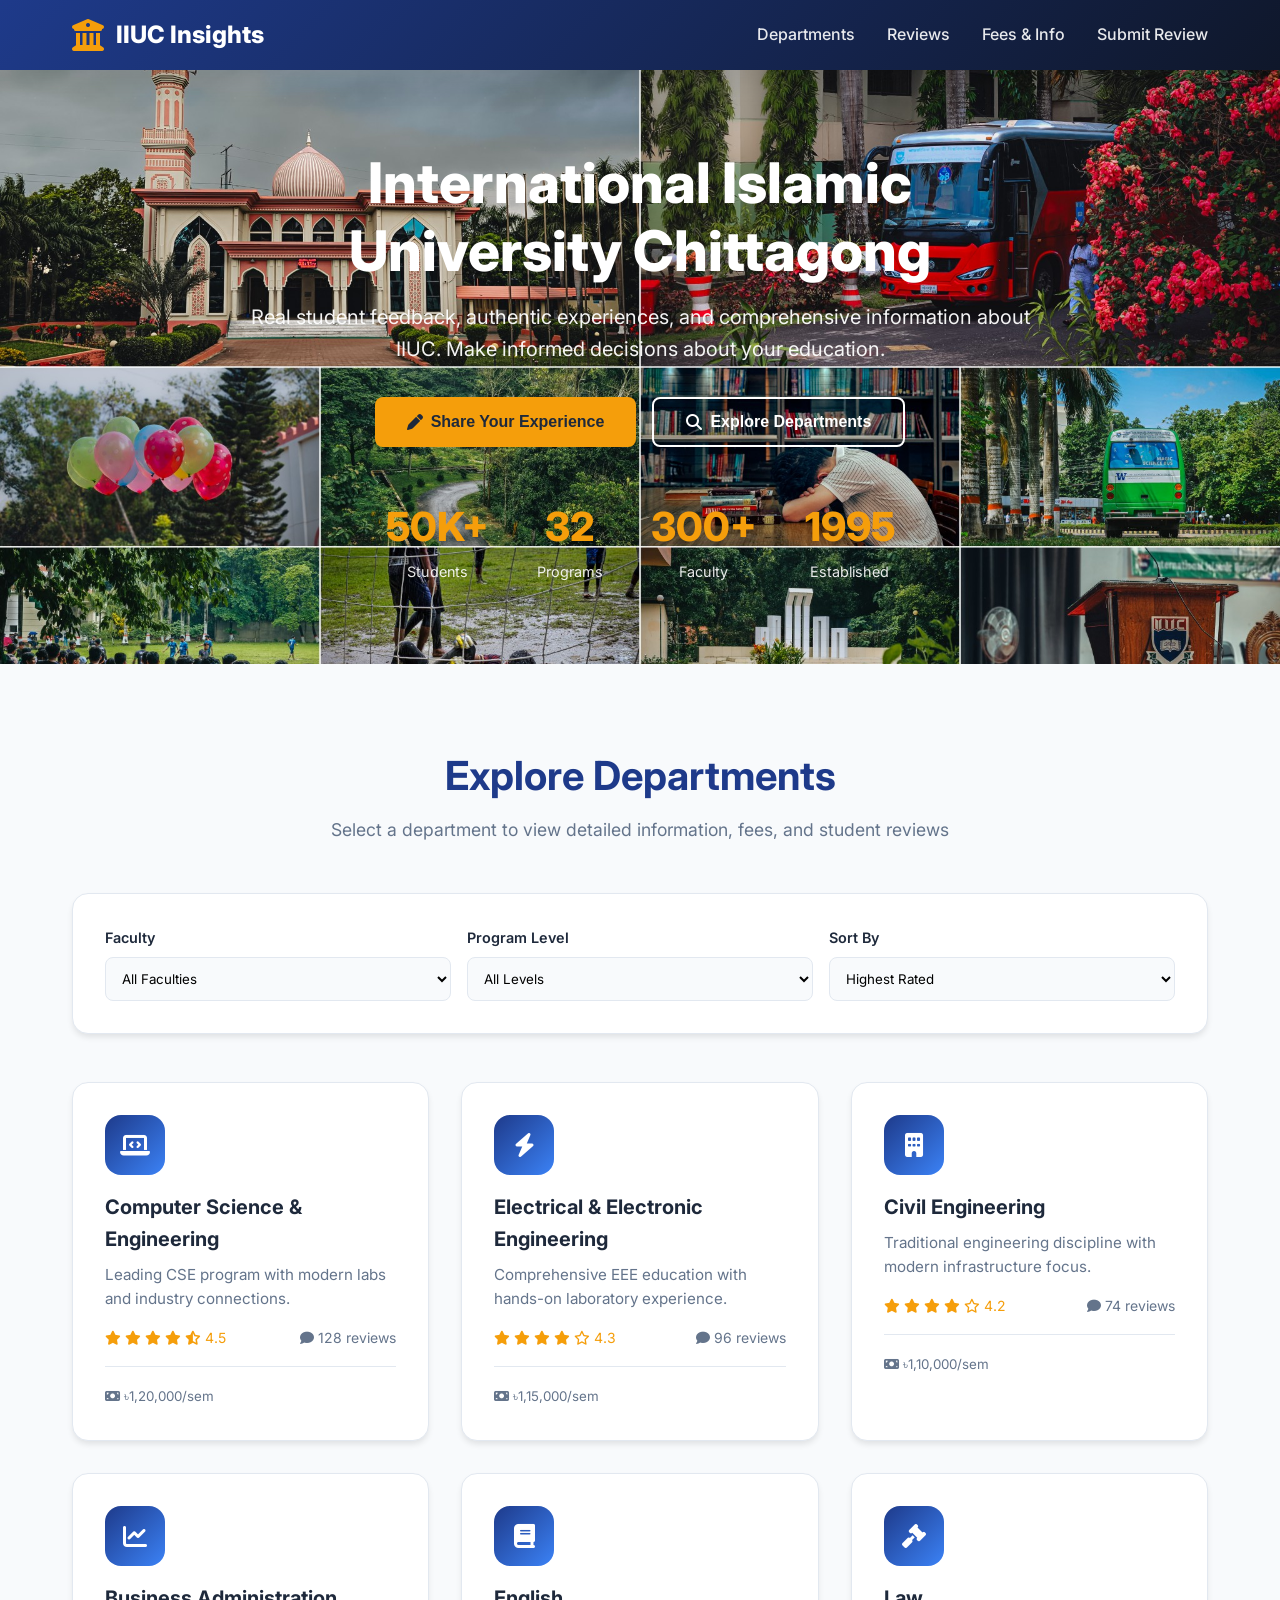
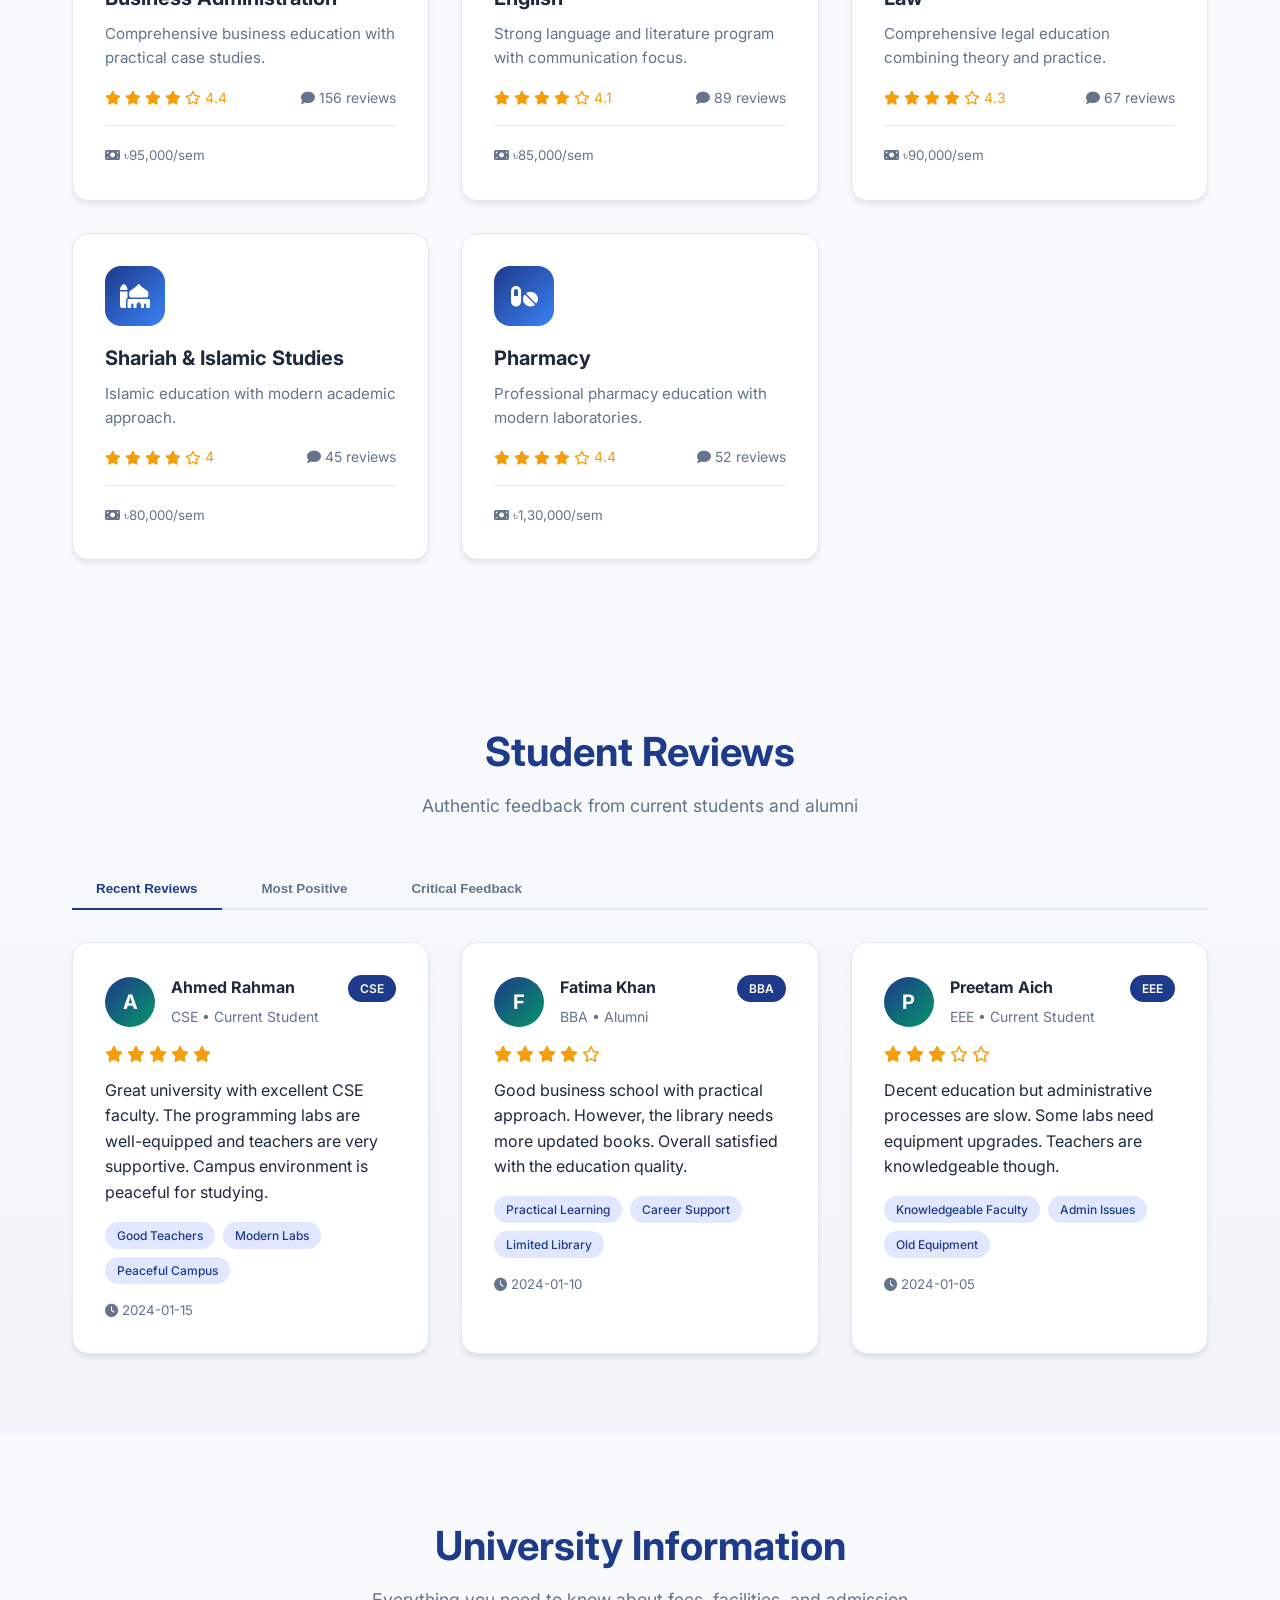
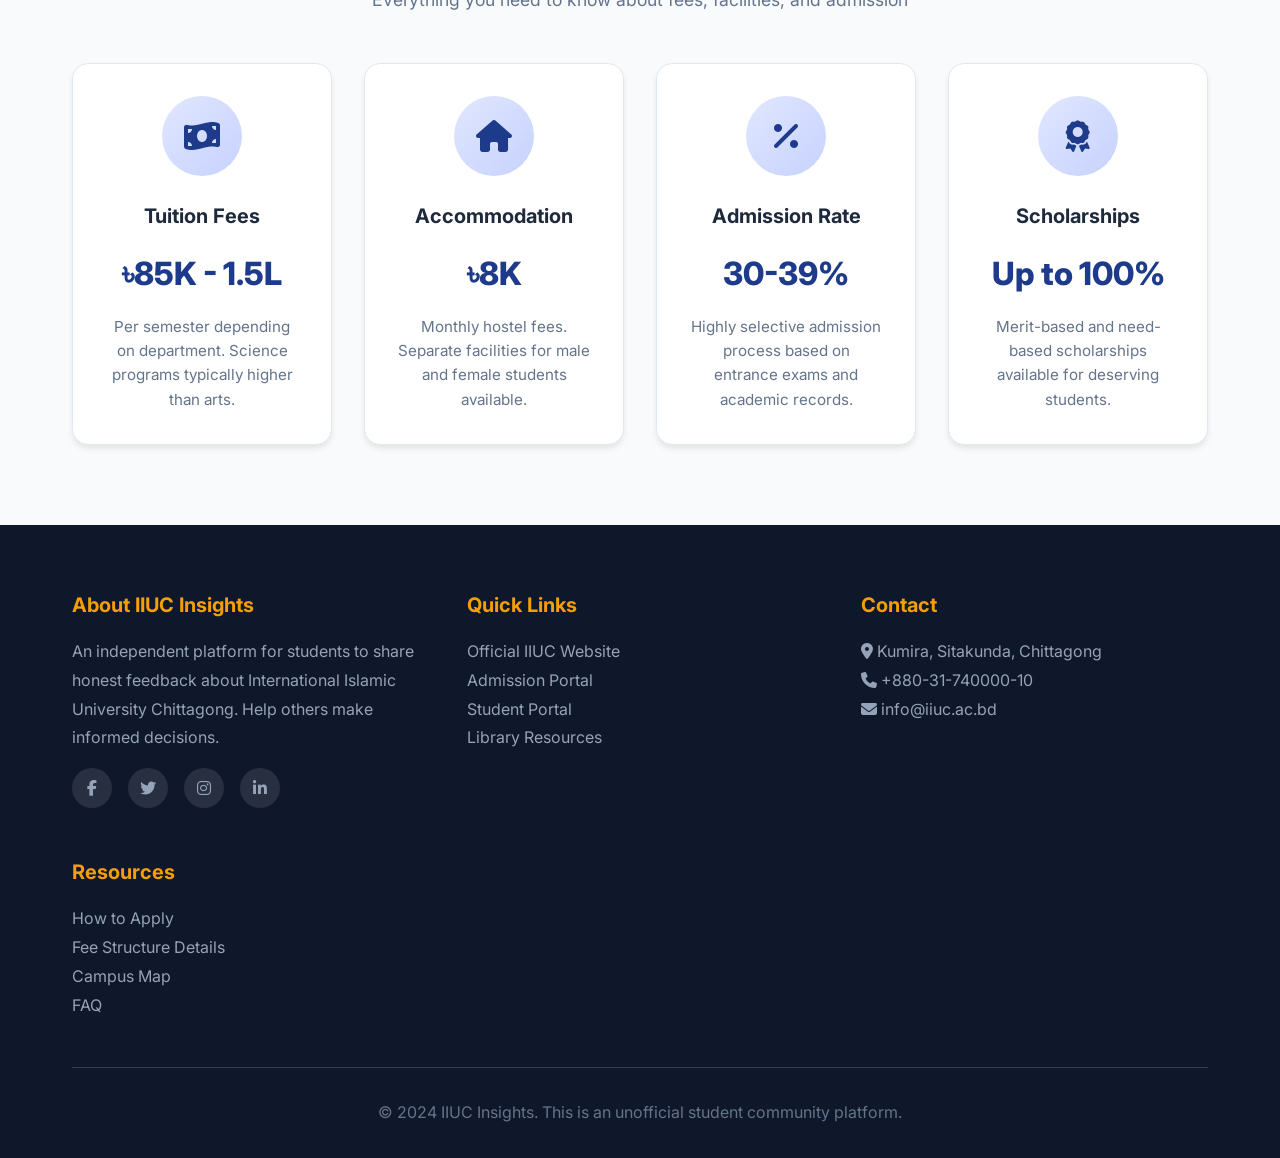
==== commit 8dc9b707: "Update index.html" ====
--- a/index.html
+++ b/index.html
@@ -431,7 +431,7 @@
             },
             {
                 id: 3,
-                name: "Mohammad Ali",
+                name: "Preetam Aich",
                 dept: "EEE",
                 status: "Current Student",
                 rating: 3,
@@ -646,4 +646,5 @@
         }
     </script>
 </body>
-</html>+
+</html>
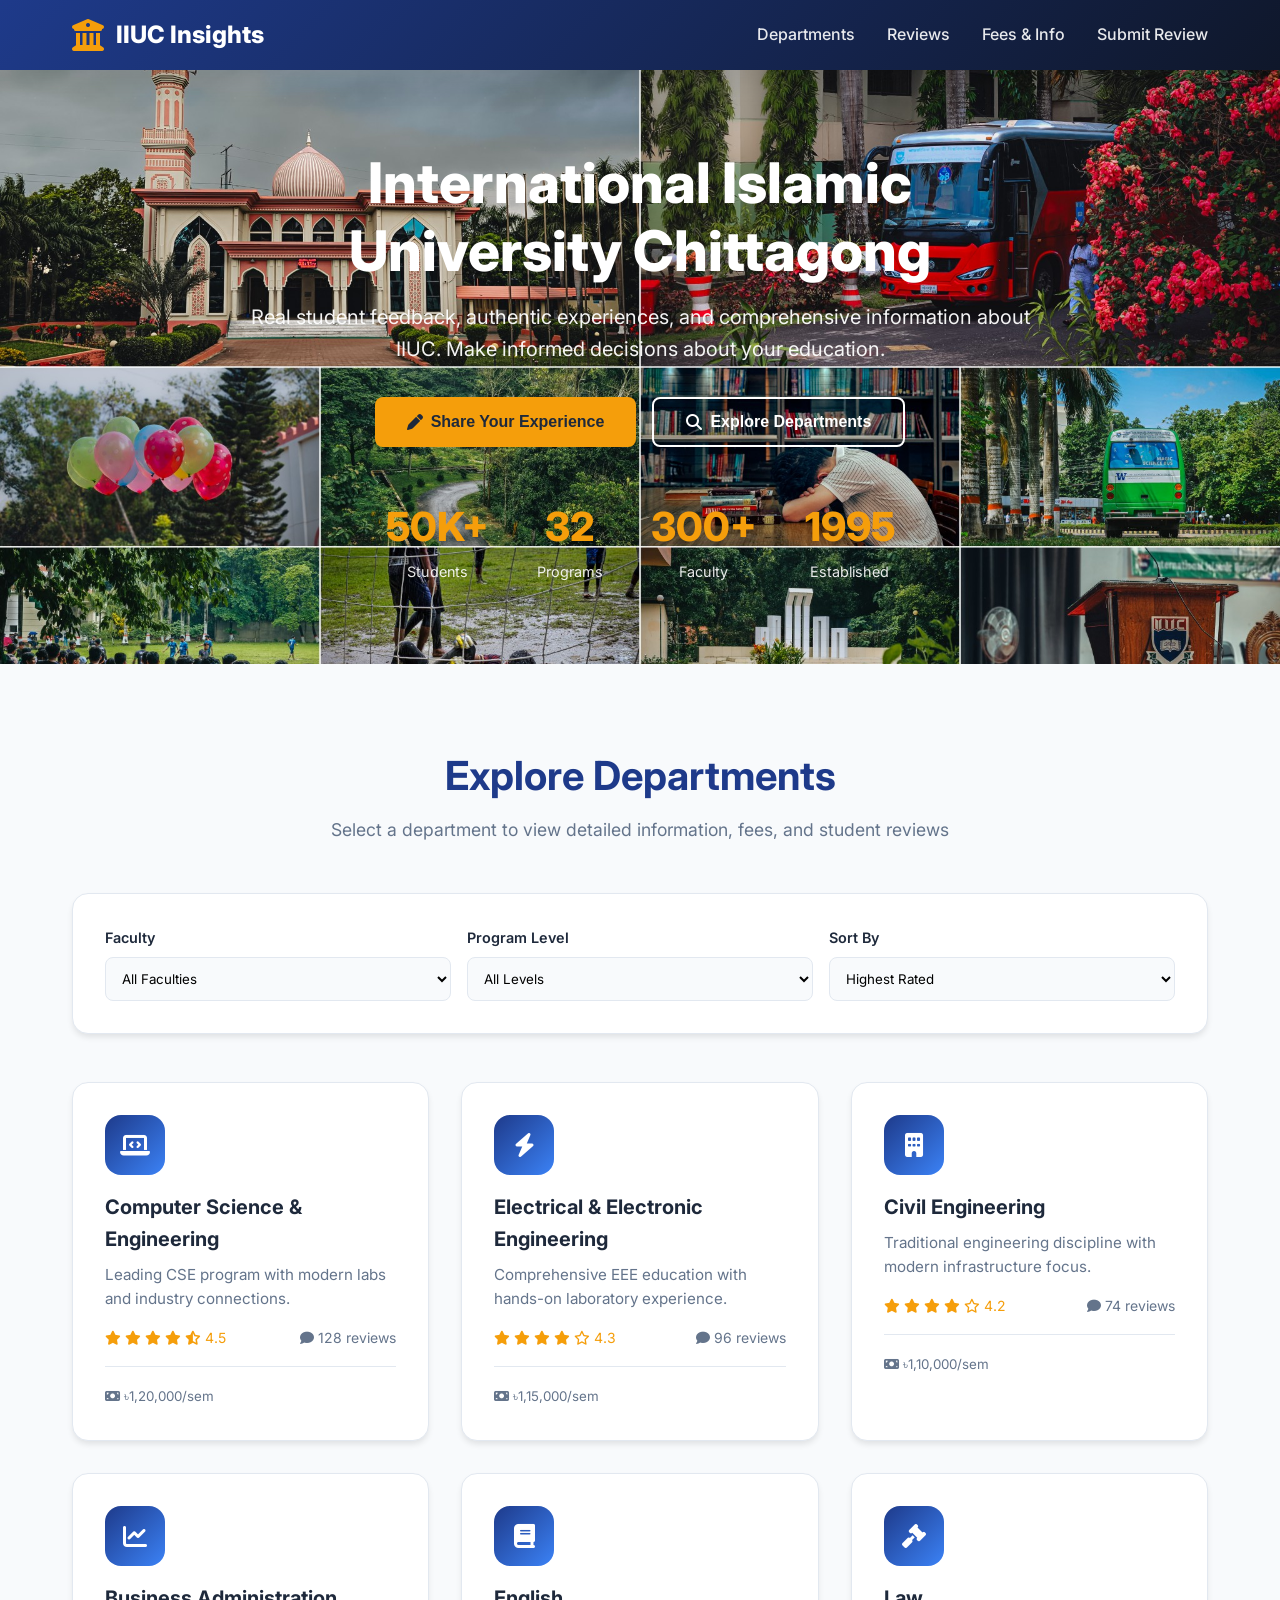
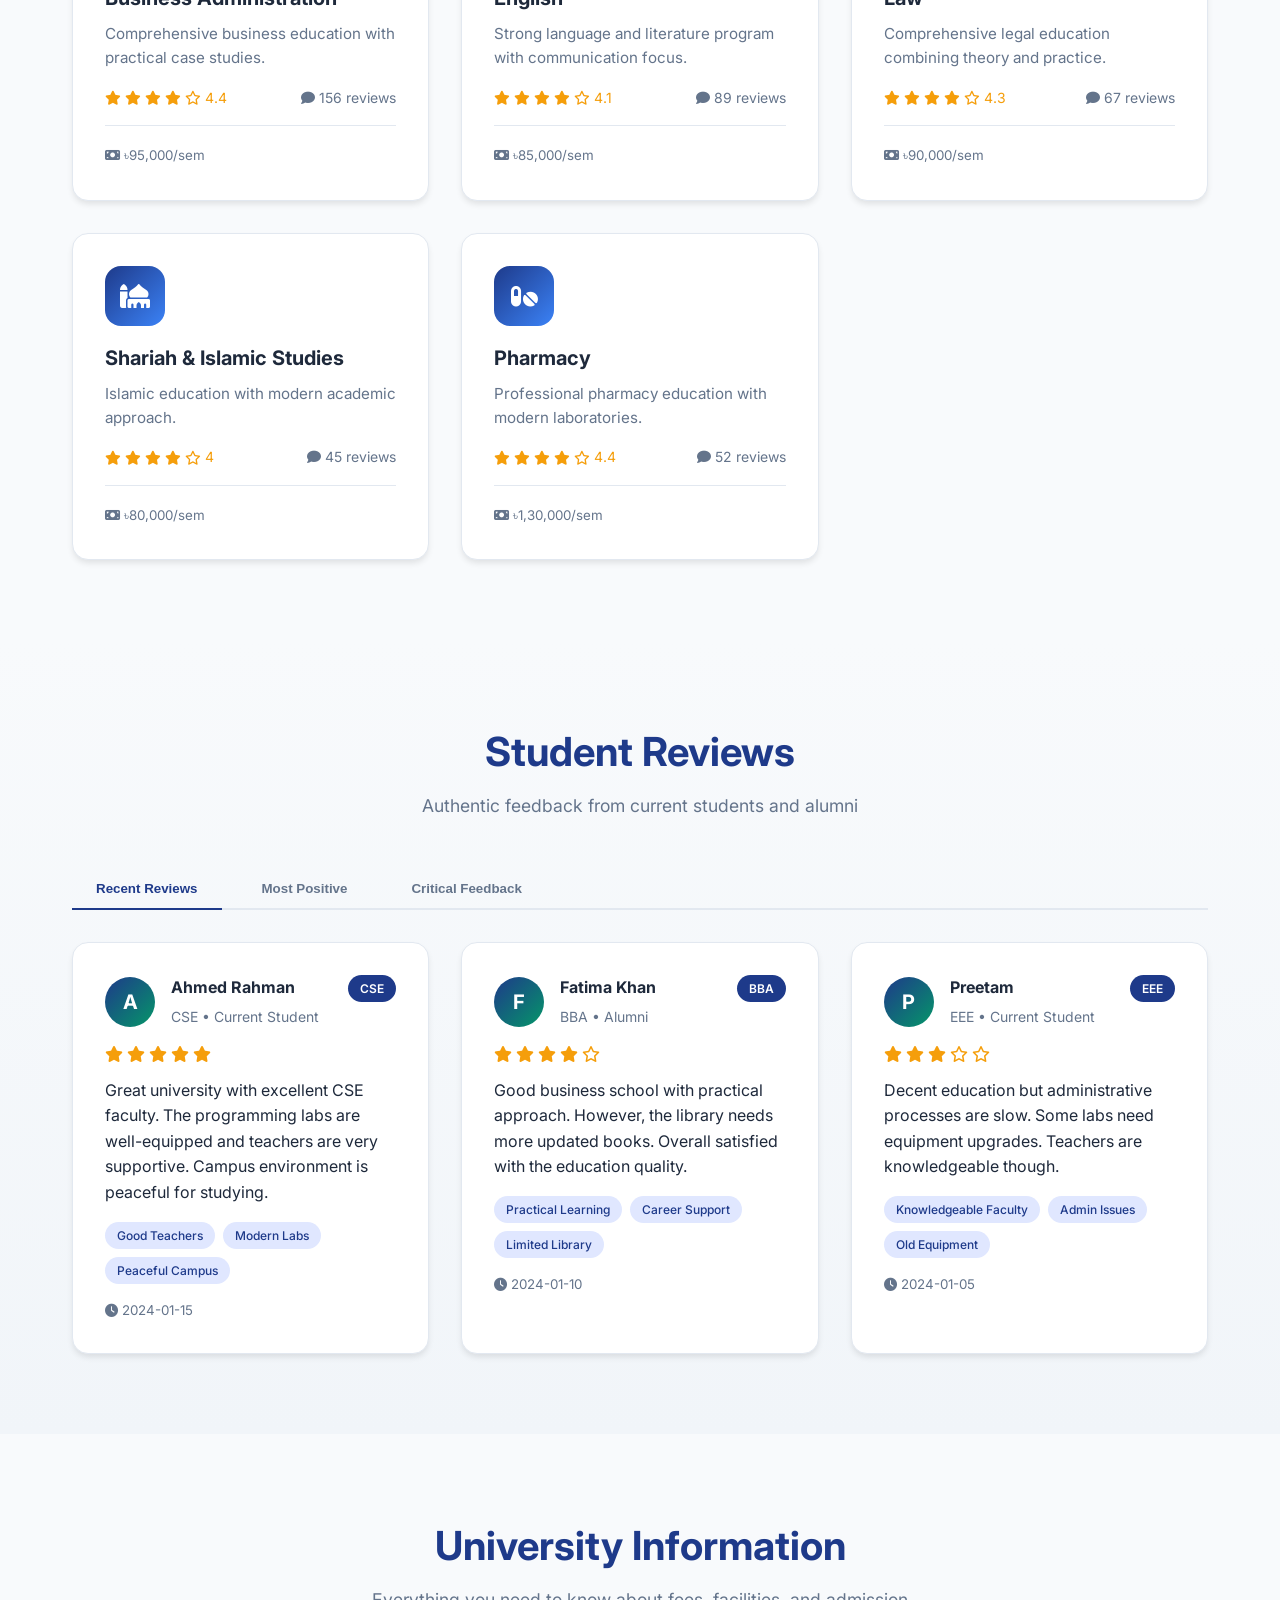
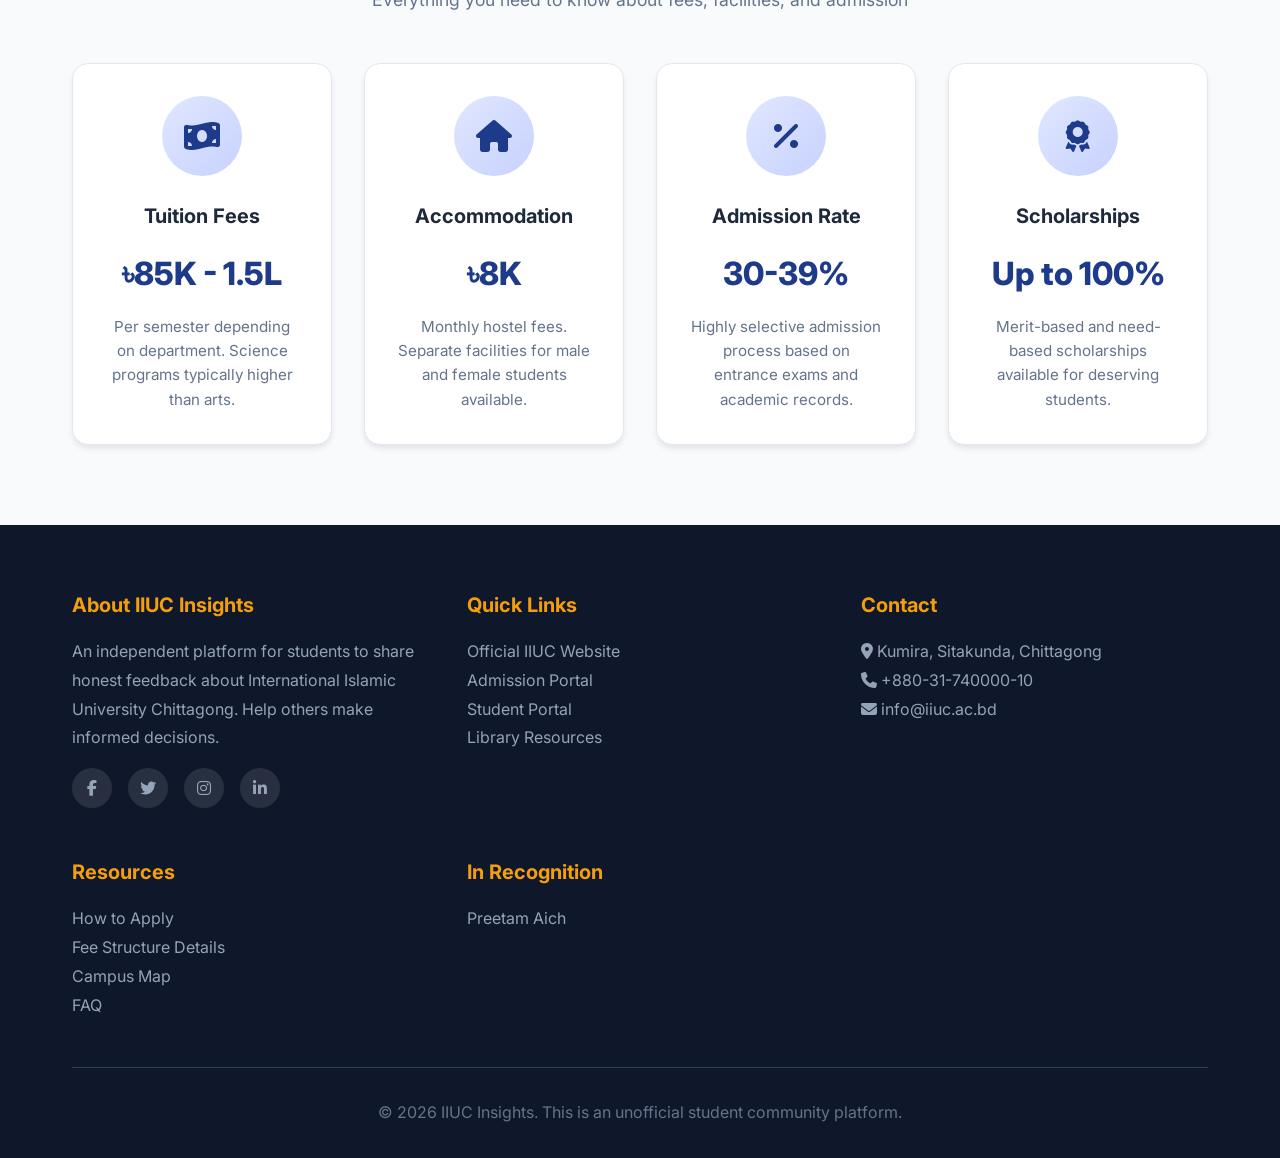
==== commit b1b2f3d9: "Update index.html" ====
--- a/index.html
+++ b/index.html
@@ -200,9 +200,9 @@
                 <div class="footer-section">
                     <h3>Quick Links</h3>
                     <p><a href="https://www.iiuc.ac.bd" target="_blank">Official IIUC Website</a></p>
-                    <p><a href="#">Admission Portal</a></p>
-                    <p><a href="#">Student Portal</a></p>
-                    <p><a href="#">Library Resources</a></p>
+                    <p><a href="https://www.iiuc.ac.bd/web/admission/choose-apply">Admission Portal</a></p>
+                    <p><a href="https://portal.iiuc.ac.bd/">Student Portal</a></p>
+                    <p><a href="https://library.iiuc.ac.bd/library">Library Resources</a></p>
                 </div>
                 <div class="footer-section">
                     <h3>Contact</h3>
@@ -212,14 +212,21 @@
                 </div>
                 <div class="footer-section">
                     <h3>Resources</h3>
-                    <p><a href="#">How to Apply</a></p>
-                    <p><a href="#">Fee Structure Details</a></p>
-                    <p><a href="#">Campus Map</a></p>
-                    <p><a href="#">FAQ</a></p>
+                    <p><a href="https://www.youtube.com/watch?v=LhvJYG3DUz8">How to Apply</a></p>
+                    <p><a href="https://www.iiuc.ac.bd/web/fee-structure">Fee Structure Details</a></p>
+                    <p><a href="https://www.iiuc.ac.bd/web/virtual-tour">Campus Map</a></p>
+                    <p><a href="https://www.iiuc.ac.bd/web/about/contact">FAQ</a></p>
+                </div>
+                <div class="footer-section">
+                    <h3>In Recognition</h3>
+                    <p><a href="https://www.facebook.com/preetam.aich">Preetam Aich</a></p>
+                    <p style="display:none;"><a href="#">Fee Structure Details</a></p>
+                    <p style="display:none;"><a href="#">Campus Map</a></p>
+                    <p style="display:none;"><a href="#">FAQ</a></p>
                 </div>
             </div>
             <div class="footer-bottom">
-                <p>&copy; 2024 IIUC Insights. This is an unofficial student community platform.</p>
+                <p>&copy; 2026 IIUC Insights. This is an unofficial student community platform.</p>
             </div>
         </div>
     </footer>
@@ -431,7 +438,7 @@
             },
             {
                 id: 3,
-                name: "Preetam Aich",
+                name: "Preetam",
                 dept: "EEE",
                 status: "Current Student",
                 rating: 3,
@@ -646,5 +653,4 @@
         }
     </script>
 </body>
-
 </html>
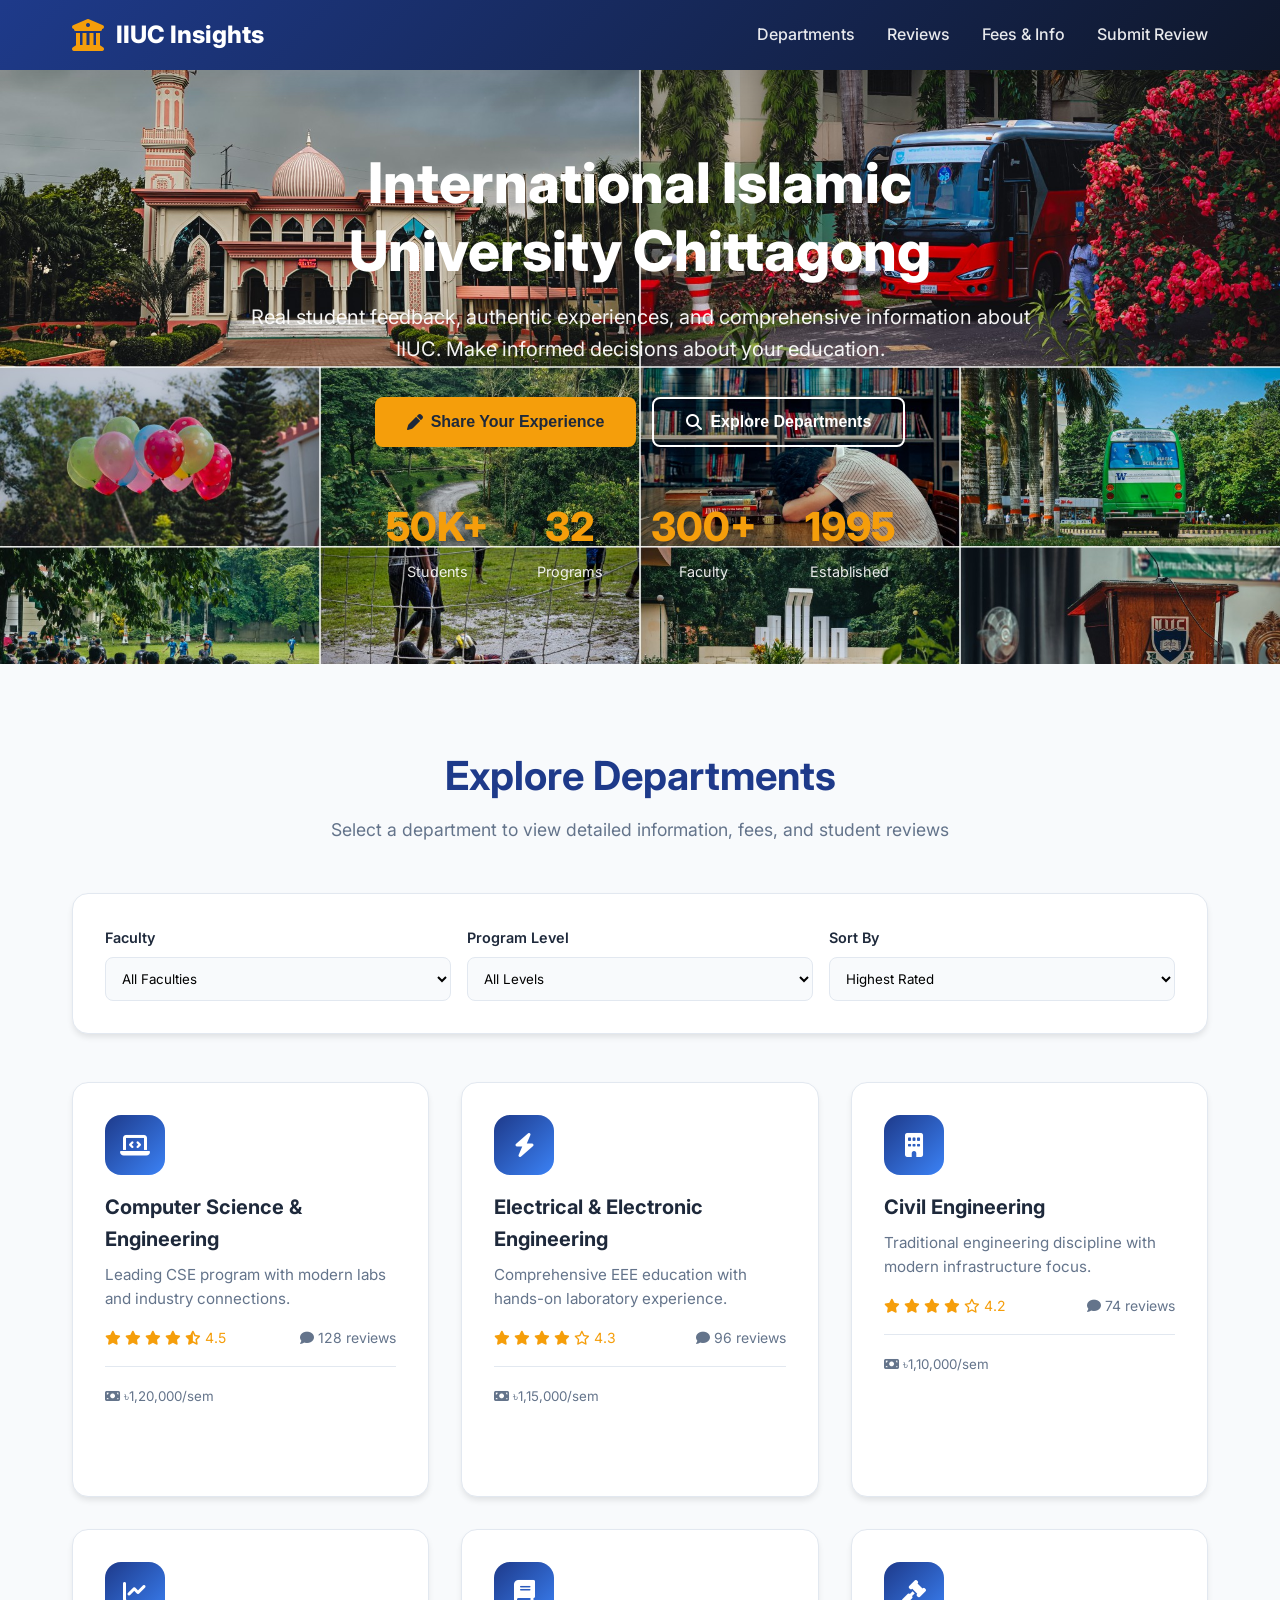
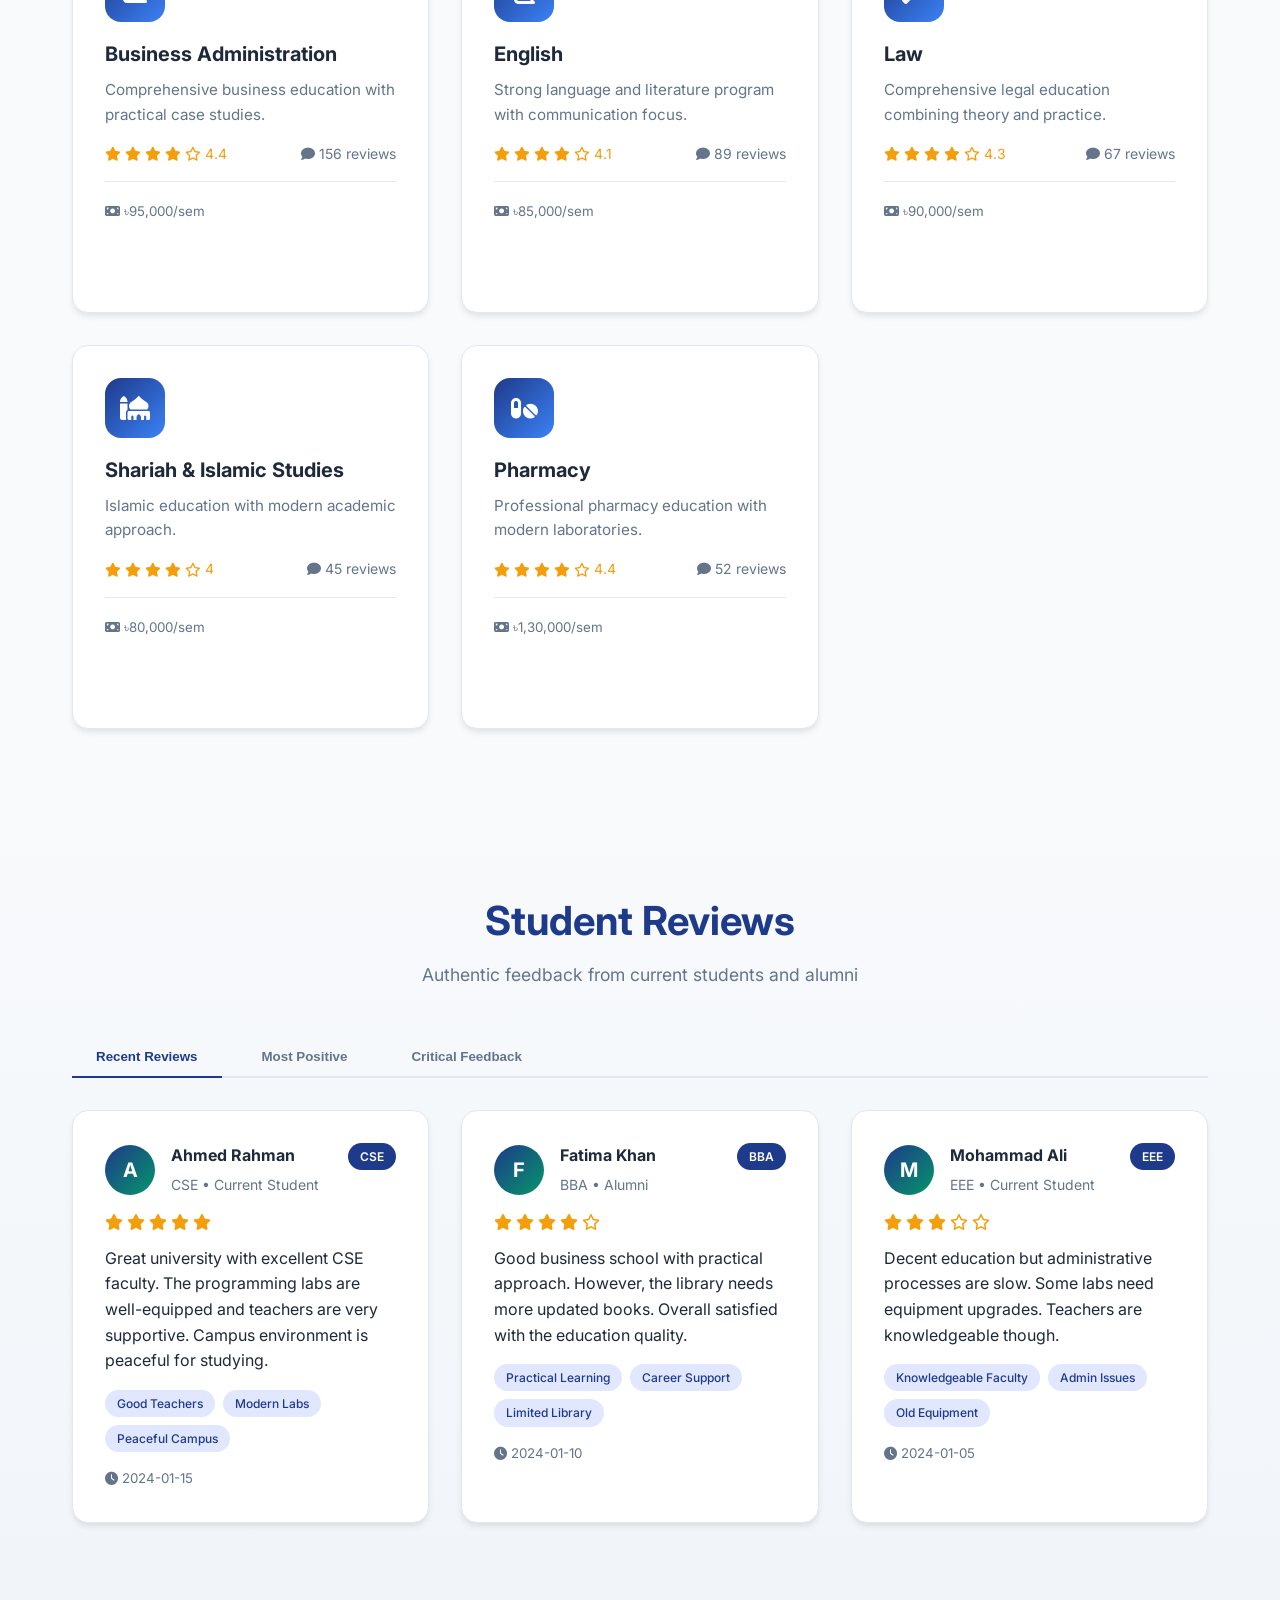
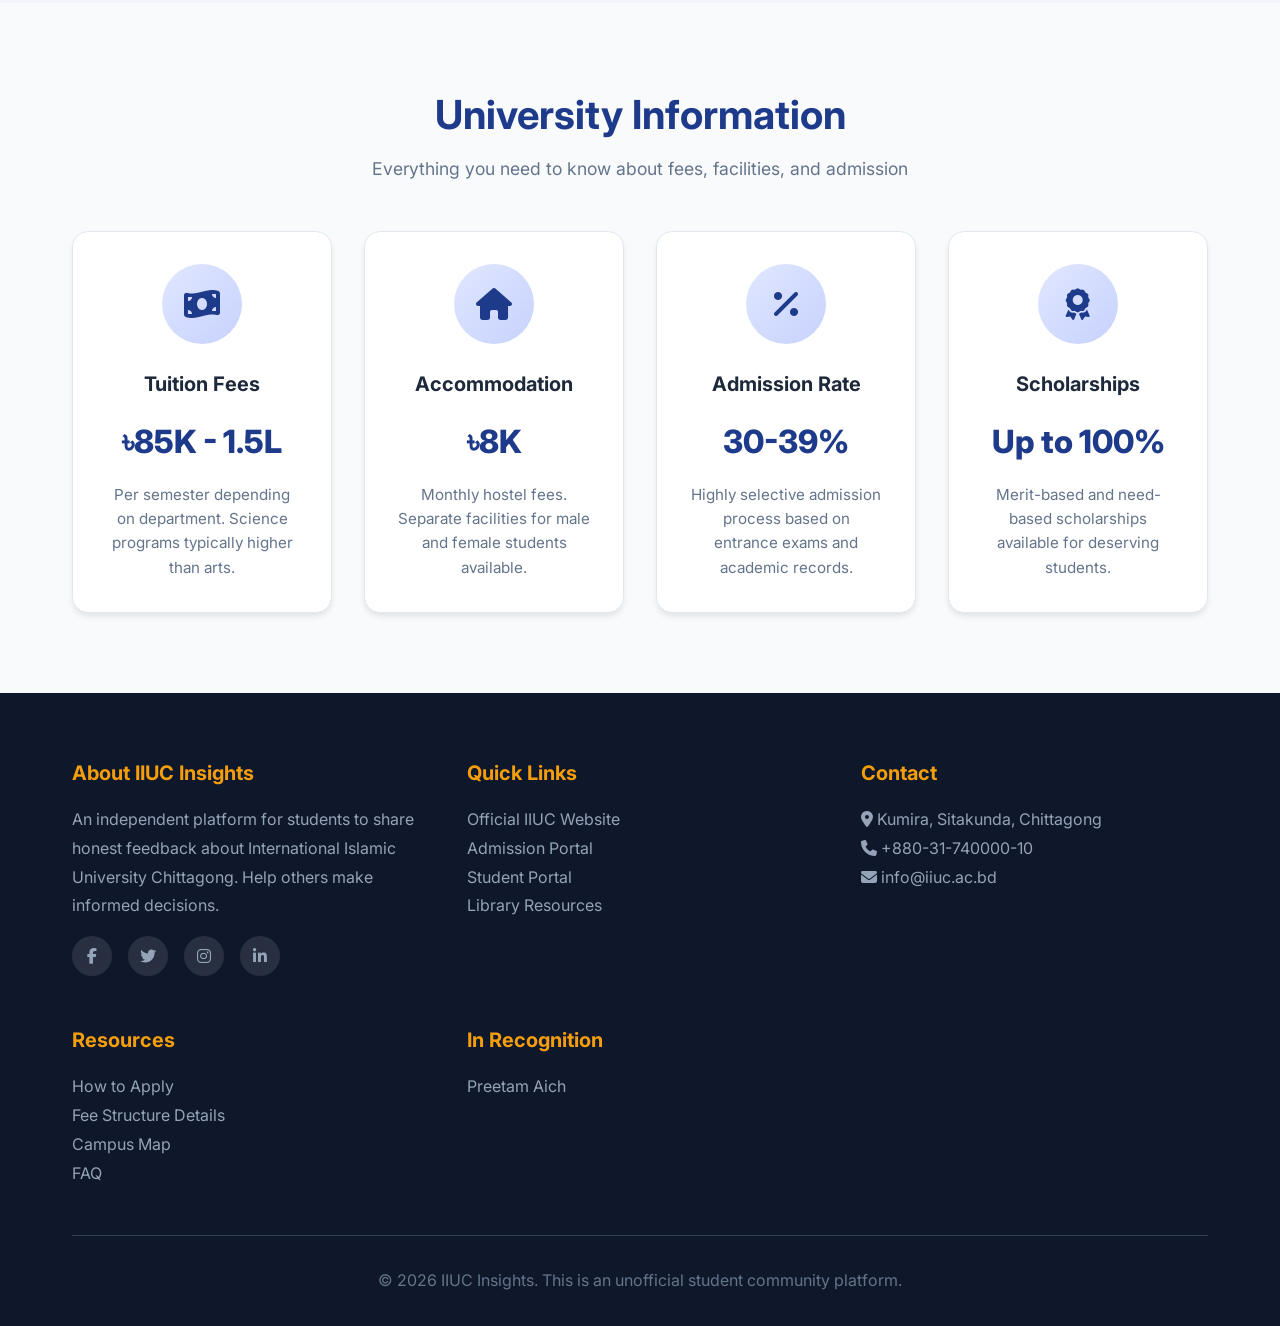
==== commit 624da065: "Add files via upload" ====
--- a/index.html
+++ b/index.html
@@ -5,21 +5,21 @@
     <meta name="viewport" content="width=device-width, initial-scale=1.0">
     <title>IIUC Insights - Student Feedback & University Guide</title>
     <link href="https://cdnjs.cloudflare.com/ajax/libs/font-awesome/6.4.0/css/all.min.css" rel="stylesheet">
-    <link rel="stylesheet" href="style.css">
+    <link rel="stylesheet" href="styles.css">
 </head>
 <body>
 
     <!-- Navigation -->
     <nav>
         <div class="nav-container">
-            <a href="#" class="logo">
+            <a href="index.html" class="logo">
                 <i class="fas fa-university"></i>
                 IIUC Insights
             </a>
             <ul class="nav-links">
-                <li><a href="#departments">Departments</a></li>
-                <li><a href="#reviews">Reviews</a></li>
-                <li><a href="#info">Fees & Info</a></li>
+                <li><a href="index.html#departments">Departments</a></li>
+                <li><a href="index.html#reviews">Reviews</a></li>
+                <li><a href="index.html#info">Fees & Info</a></li>
                 <li><a href="#" onclick="openModal()">Submit Review</a></li>
             </ul>
             <div class="mobile-menu" onclick="toggleMobileMenu()">
@@ -200,9 +200,9 @@
                 <div class="footer-section">
                     <h3>Quick Links</h3>
                     <p><a href="https://www.iiuc.ac.bd" target="_blank">Official IIUC Website</a></p>
-                    <p><a href="https://www.iiuc.ac.bd/web/admission/choose-apply">Admission Portal</a></p>
-                    <p><a href="https://portal.iiuc.ac.bd/">Student Portal</a></p>
-                    <p><a href="https://library.iiuc.ac.bd/library">Library Resources</a></p>
+                    <p><a href="#">Admission Portal</a></p>
+                    <p><a href="#">Student Portal</a></p>
+                    <p><a href="#">Library Resources</a></p>
                 </div>
                 <div class="footer-section">
                     <h3>Contact</h3>
@@ -212,10 +212,10 @@
                 </div>
                 <div class="footer-section">
                     <h3>Resources</h3>
-                    <p><a href="https://www.youtube.com/watch?v=LhvJYG3DUz8">How to Apply</a></p>
-                    <p><a href="https://www.iiuc.ac.bd/web/fee-structure">Fee Structure Details</a></p>
-                    <p><a href="https://www.iiuc.ac.bd/web/virtual-tour">Campus Map</a></p>
-                    <p><a href="https://www.iiuc.ac.bd/web/about/contact">FAQ</a></p>
+                    <p><a href="#">How to Apply</a></p>
+                    <p><a href="#">Fee Structure Details</a></p>
+                    <p><a href="#">Campus Map</a></p>
+                    <p><a href="#">FAQ</a></p>
                 </div>
                 <div class="footer-section">
                     <h3>In Recognition</h3>
@@ -313,7 +313,7 @@
     </div>
 
     <script>
-        // Data
+        // Data with page links
         const departments = [
             {
                 id: 'cse',
@@ -324,6 +324,7 @@
                 rating: 4.5,
                 reviews: 128,
                 fees: '৳1,20,000/sem',
+                page: 'cse.html',
                 programs: ['BSc CSE', 'MSc CSE'],
                 features: ['Programming Labs', 'AI Research', 'Industry Partnerships']
             },
@@ -336,6 +337,7 @@
                 rating: 4.3,
                 reviews: 96,
                 fees: '৳1,15,000/sem',
+                page: 'eee.html',
                 programs: ['BSc EEE', 'MSc EEE'],
                 features: ['Circuit Labs', 'Power Systems', 'Renewable Energy']
             },
@@ -348,6 +350,7 @@
                 rating: 4.2,
                 reviews: 74,
                 fees: '৳1,10,000/sem',
+                page: 'civil.html',
                 programs: ['BSc Civil', 'MSc Civil'],
                 features: ['Surveying Lab', 'Structural Analysis', 'Transportation']
             },
@@ -360,6 +363,7 @@
                 rating: 4.4,
                 reviews: 156,
                 fees: '৳95,000/sem',
+                page: 'bba.html',
                 programs: ['BBA', 'MBA', 'EMBA'],
                 features: ['Case Studies', 'Internships', 'Entrepreneurship']
             },
@@ -372,6 +376,7 @@
                 rating: 4.1,
                 reviews: 89,
                 fees: '৳85,000/sem',
+                page: 'english.html',
                 programs: ['BA English', 'MA English'],
                 features: ['Language Lab', 'Literature Studies', 'Communication Skills']
             },
@@ -384,6 +389,7 @@
                 rating: 4.3,
                 reviews: 67,
                 fees: '৳90,000/sem',
+                page: 'law.html',
                 programs: ['LLB', 'LLM'],
                 features: ['Moot Court', 'Legal Clinic', 'Internships']
             },
@@ -396,6 +402,7 @@
                 rating: 4.0,
                 reviews: 45,
                 fees: '৳80,000/sem',
+                page: 'shariah.html',
                 programs: ['BA Shariah', 'MA Shariah'],
                 features: ['Islamic Research', 'Arabic Language', 'Comparative Religion']
             },
@@ -408,6 +415,7 @@
                 rating: 4.4,
                 reviews: 52,
                 fees: '৳1,30,000/sem',
+                page: 'pharmacy.html',
                 programs: ['BPharm', 'MPharm'],
                 features: ['Pharma Labs', 'Clinical Training', 'Research']
             }
@@ -438,7 +446,7 @@
             },
             {
                 id: 3,
-                name: "Preetam",
+                name: "Mohammad Ali",
                 dept: "EEE",
                 status: "Current Student",
                 rating: 3,
@@ -457,27 +465,32 @@
             renderReviews();
         });
 
-        // Render Departments
+        // Render Departments - NOW WITH LINKS
         function renderDepartments(data) {
             const grid = document.getElementById('deptGrid');
             grid.innerHTML = data.map(dept => `
-                <div class="dept-card" onclick="showDeptDetails('${dept.id}')">
-                    <div class="dept-icon">
-                        <i class="fas ${dept.icon}"></i>
-                    </div>
-                    <h3>${dept.name}</h3>
-                    <p>${dept.description}</p>
-                    <div class="dept-meta">
-                        <span class="rating">
-                            ${generateStars(dept.rating)}
-                            ${dept.rating}
-                        </span>
-                        <span><i class="fas fa-comment"></i> ${dept.reviews} reviews</span>
-                    </div>
-                    <div class="dept-fees">
-                        <small><i class="fas fa-money-bill"></i> ${dept.fees}</small>
-                    </div>
-                </div>
+                <a href="${dept.page}" class="dept-card-link">
+                    <div class="dept-card">
+                        <div class="dept-icon">
+                            <i class="fas ${dept.icon}"></i>
+                        </div>
+                        <h3>${dept.name}</h3>
+                        <p>${dept.description}</p>
+                        <div class="dept-meta">
+                            <span class="rating">
+                                ${generateStars(dept.rating)}
+                                ${dept.rating}
+                            </span>
+                            <span><i class="fas fa-comment"></i> ${dept.reviews} reviews</span>
+                        </div>
+                        <div class="dept-fees">
+                            <small><i class="fas fa-money-bill"></i> ${dept.fees}</small>
+                        </div>
+                        <div class="view-more">
+                            <span>Click to view details <i class="fas fa-arrow-right"></i></span>
+                        </div>
+                    </div>
+                </a>
             `).join('');
         }
 
@@ -632,12 +645,6 @@
             document.getElementById(id).scrollIntoView({ behavior: 'smooth' });
         }
 
-        // Show Department Details (placeholder for expansion)
-        function showDeptDetails(deptId) {
-            const dept = departments.find(d => d.id === deptId);
-            alert(`${dept.name}\n\nPrograms: ${dept.programs.join(', ')}\nFees: ${dept.fees}\n\nFeatures:\n${dept.features.map(f => '• ' + f).join('\n')}\n\nClick "Submit Review" to add your feedback!`);
-        }
-
         // Close modal on outside click
         window.onclick = function(event) {
             const modal = document.getElementById('reviewModal');
@@ -653,4 +660,4 @@
         }
     </script>
 </body>
-</html>
+</html>
--- a/styles.css
+++ b/styles.css
@@ -0,0 +1,1248 @@
+@import url('https://fonts.googleapis.com/css2?family=Inter:wght@300;400;500;600;700;800&display=swap');
+
+:root {
+    --primary: #1e3a8a;
+    --primary-light: #3b82f6;
+    --secondary: #059669;
+    --accent: #f59e0b;
+    --danger: #dc2626;
+    --bg: #f8fafc;
+    --card: #ffffff;
+    --text: #1e293b;
+    --text-light: #64748b;
+    --border: #e2e8f0;
+    --shadow: 0 4px 6px -1px rgba(0, 0, 0, 0.1);
+    --shadow-lg: 0 20px 25px -5px rgba(0, 0, 0, 0.1);
+    .hero {
+    background-image: url('cover.jpg'); /* replace with your image path */
+    background-size: cover;       /* makes the image cover the whole section */
+    background-position: center;  /* keeps the image centered */
+    background-repeat: no-repeat; /* prevents tiling */
+    color: white;                 /* ensures text is readable */
+    padding: 80px 20px;           /* adds spacing */
+}
+}
+
+* {
+    margin: 0;
+    padding: 0;
+    box-sizing: border-box;
+}
+
+body {
+    font-family: 'Inter', sans-serif;
+    background: var(--bg);
+    color: var(--text);
+    line-height: 1.6;
+}
+
+/* Navigation */
+nav {
+    background: linear-gradient(135deg, var(--primary) 0%, #0f172a 100%);
+    padding: 1rem 0;
+    position: sticky;
+    top: 0;
+    z-index: 1000;
+    box-shadow: var(--shadow-lg);
+}
+
+.nav-container {
+    max-width: 1200px;
+    margin: 0 auto;
+    padding: 0 2rem;
+    display: flex;
+    justify-content: space-between;
+    align-items: center;
+}
+
+.logo {
+    display: flex;
+    align-items: center;
+    gap: 0.75rem;
+    color: white;
+    text-decoration: none;
+    font-size: 1.5rem;
+    font-weight: 800;
+}
+
+.logo i {
+    font-size: 2rem;
+    color: var(--accent);
+}
+
+.nav-links {
+    display: flex;
+    gap: 2rem;
+    list-style: none;
+}
+
+.nav-links a {
+    color: rgba(255,255,255,0.9);
+    text-decoration: none;
+    font-weight: 500;
+    transition: color 0.3s;
+    position: relative;
+}
+
+.nav-links a:hover {
+    color: var(--accent);
+}
+
+.nav-links a::after {
+    content: '';
+    position: absolute;
+    bottom: -5px;
+    left: 0;
+    width: 0;
+    height: 2px;
+    background: var(--accent);
+    transition: width 0.3s;
+}
+
+.nav-links a:hover::after {
+    width: 100%;
+}
+
+.mobile-menu {
+    display: none;
+    color: white;
+    font-size: 1.5rem;
+    cursor: pointer;
+}
+
+/* Hero Section */
+.hero {
+    background: linear-gradient(135deg, var(--primary) 0%, #1e40af 50%, #059669 100%);
+    color: white;
+    padding: 5rem 2rem;
+    text-align: center;
+    position: relative;
+    overflow: hidden;
+    .dept-hero {
+    background-image: url('eee1.jpg');
+    background-size: cover;       /* পুরো সেকশন জুড়ে ইমেজ */
+    background-position: center;  /* ইমেজকে মাঝখানে রাখে */
+    background-repeat: no-repeat; /* ইমেজ রিপিট হবে না */
+}
+
+}
+
+.hero::before {
+    content: '';
+    position: absolute;
+    top: -50%;
+    left: -50%;
+    width: 200%;
+    height: 200%;
+    background: radial-gradient(circle, rgba(255,255,255,0.1) 1px, transparent 1px);
+    background-size: 50px 50px;
+    opacity: 0.3;
+    animation: moveGrid 20s linear infinite;
+}
+
+@keyframes moveGrid {
+    0% { transform: translate(0, 0); }
+    100% { transform: translate(50px, 50px); }
+}
+
+.hero-content {
+    position: relative;
+    z-index: 1;
+    max-width: 800px;
+    margin: 0 auto;
+}
+
+.hero h1 {
+    font-size: 3.5rem;
+    font-weight: 800;
+    margin-bottom: 1rem;
+    line-height: 1.2;
+}
+
+.hero p {
+    font-size: 1.25rem;
+    opacity: 0.95;
+    margin-bottom: 2rem;
+}
+
+.hero-buttons {
+    display: flex;
+    gap: 1rem;
+    justify-content: center;
+    flex-wrap: wrap;
+}
+
+.hero-stats {
+    display: flex;
+    justify-content: center;
+    gap: 3rem;
+    margin-top: 3rem;
+    flex-wrap: wrap;
+}
+
+.stat {
+    text-align: center;
+}
+
+.stat-number {
+    font-size: 2.5rem;
+    font-weight: 800;
+    color: var(--accent);
+    display: block;
+}
+
+.stat-label {
+    font-size: 0.9rem;
+    opacity: 0.9;
+}
+
+/* Buttons */
+.btn {
+    display: inline-flex;
+    align-items: center;
+    gap: 0.5rem;
+    padding: 0.875rem 2rem;
+    border-radius: 0.5rem;
+    font-weight: 600;
+    text-decoration: none;
+    transition: all 0.3s;
+    border: none;
+    cursor: pointer;
+    font-size: 1rem;
+}
+
+.btn-primary {
+    background: var(--accent);
+    color: #1e293b;
+}
+
+.btn-primary:hover {
+    transform: translateY(-2px);
+    box-shadow: 0 10px 20px -5px rgba(245, 158, 11, 0.4);
+}
+
+.btn-secondary {
+    background: white;
+    color: var(--primary);
+}
+
+.btn-secondary:hover {
+    background: var(--bg);
+}
+
+.btn-outline {
+    background: transparent;
+    border: 2px solid white;
+    color: white;
+}
+
+.btn-outline:hover {
+    background: white;
+    color: var(--primary);
+}
+
+.btn-back {
+    background: transparent;
+    border: 2px solid var(--primary);
+    color: var(--primary);
+}
+
+.btn-back:hover {
+    background: var(--primary);
+    color: white;
+}
+
+/* Container */
+.container {
+    max-width: 1200px;
+    margin: 0 auto;
+    padding: 0 2rem;
+}
+
+/* Section Headers */
+.section-header {
+    text-align: center;
+    margin-bottom: 3rem;
+}
+
+.section-header h2 {
+    font-size: 2.5rem;
+    color: var(--primary);
+    margin-bottom: 0.5rem;
+}
+
+.section-header p {
+    color: var(--text-light);
+    font-size: 1.1rem;
+}
+
+/* Departments Grid */
+.departments {
+    padding: 5rem 0;
+}
+
+.dept-grid {
+    display: grid;
+    grid-template-columns: repeat(auto-fit, minmax(300px, 1fr));
+    gap: 2rem;
+}
+
+/* Department Card Link */
+.dept-card-link {
+    text-decoration: none;
+    color: inherit;
+    display: block;
+}
+
+.dept-card {
+    background: var(--card);
+    border-radius: 1rem;
+    padding: 2rem;
+    box-shadow: var(--shadow);
+    transition: all 0.3s;
+    border: 1px solid var(--border);
+    cursor: pointer;
+    position: relative;
+    overflow: hidden;
+    height: 100%;
+}
+
+.dept-card::before {
+    content: '';
+    position: absolute;
+    top: 0;
+    left: 0;
+    width: 100%;
+    height: 4px;
+    background: linear-gradient(90deg, var(--primary), var(--secondary));
+    transform: scaleX(0);
+    transition: transform 0.3s;
+}
+
+.dept-card-link:hover .dept-card {
+    transform: translateY(-5px);
+    box-shadow: var(--shadow-lg);
+}
+
+.dept-card-link:hover .dept-card::before {
+    transform: scaleX(1);
+}
+
+.dept-icon {
+    width: 60px;
+    height: 60px;
+    background: linear-gradient(135deg, var(--primary), var(--primary-light));
+    border-radius: 1rem;
+    display: flex;
+    align-items: center;
+    justify-content: center;
+    color: white;
+    font-size: 1.5rem;
+    margin-bottom: 1rem;
+}
+
+.dept-card h3 {
+    font-size: 1.25rem;
+    margin-bottom: 0.5rem;
+    color: var(--text);
+}
+
+.dept-card p {
+    color: var(--text-light);
+    font-size: 0.95rem;
+    margin-bottom: 1rem;
+}
+
+.dept-meta {
+    display: flex;
+    justify-content: space-between;
+    align-items: center;
+    font-size: 0.875rem;
+    color: var(--text-light);
+}
+
+.rating {
+    display: flex;
+    align-items: center;
+    gap: 0.25rem;
+    color: var(--accent);
+}
+
+.dept-fees {
+    margin-top: 1rem;
+    padding-top: 1rem;
+    border-top: 1px solid var(--border);
+}
+
+.dept-fees small {
+    color: var(--text-light);
+}
+
+.view-more {
+    margin-top: 1rem;
+    padding-top: 1rem;
+    border-top: 1px solid var(--border);
+    text-align: center;
+    color: var(--primary);
+    font-weight: 600;
+    font-size: 0.9rem;
+    opacity: 0;
+    transition: opacity 0.3s;
+}
+
+.dept-card-link:hover .view-more {
+    opacity: 1;
+}
+
+/* Filter Section */
+.filter-section {
+    background: var(--card);
+    padding: 2rem;
+    border-radius: 1rem;
+    box-shadow: var(--shadow);
+    margin-bottom: 3rem;
+    border: 1px solid var(--border);
+}
+
+.filter-grid {
+    display: grid;
+    grid-template-columns: repeat(auto-fit, minmax(200px, 1fr));
+    gap: 1rem;
+}
+
+.filter-group {
+    display: flex;
+    flex-direction: column;
+    gap: 0.5rem;
+}
+
+.filter-group label {
+    font-weight: 600;
+    color: var(--text);
+    font-size: 0.9rem;
+}
+
+select, input {
+    padding: 0.75rem;
+    border: 1px solid var(--border);
+    border-radius: 0.5rem;
+    font-family: inherit;
+    background: var(--bg);
+    transition: all 0.3s;
+}
+
+select:focus, input:focus {
+    outline: none;
+    border-color: var(--primary-light);
+    box-shadow: 0 0 0 3px rgba(59, 130, 246, 0.1);
+}
+
+/* Reviews Section */
+.reviews {
+    padding: 5rem 0;
+    background: linear-gradient(to bottom, var(--bg), #f1f5f9);
+}
+
+.review-grid {
+    display: grid;
+    grid-template-columns: repeat(auto-fit, minmax(350px, 1fr));
+    gap: 2rem;
+}
+
+.review-card {
+    background: var(--card);
+    border-radius: 1rem;
+    padding: 2rem;
+    box-shadow: var(--shadow);
+    border: 1px solid var(--border);
+    transition: all 0.3s;
+}
+
+.review-card:hover {
+    transform: translateY(-3px);
+    box-shadow: var(--shadow-lg);
+}
+
+.review-header {
+    display: flex;
+    justify-content: space-between;
+    align-items: start;
+    margin-bottom: 1rem;
+}
+
+.reviewer-info {
+    display: flex;
+    align-items: center;
+    gap: 1rem;
+}
+
+.avatar {
+    width: 50px;
+    height: 50px;
+    border-radius: 50%;
+    background: linear-gradient(135deg, var(--primary), var(--secondary));
+    display: flex;
+    align-items: center;
+    justify-content: center;
+    color: white;
+    font-weight: 700;
+    font-size: 1.25rem;
+}
+
+.reviewer-details h4 {
+    font-size: 1rem;
+    color: var(--text);
+    margin-bottom: 0.25rem;
+}
+
+.reviewer-details span {
+    font-size: 0.875rem;
+    color: var(--text-light);
+}
+
+.review-badge {
+    background: var(--primary);
+    color: white;
+    padding: 0.25rem 0.75rem;
+    border-radius: 2rem;
+    font-size: 0.75rem;
+    font-weight: 600;
+}
+
+.review-content {
+    color: var(--text);
+    line-height: 1.6;
+    margin-bottom: 1rem;
+}
+
+.review-rating {
+    display: flex;
+    gap: 0.25rem;
+    color: var(--accent);
+    margin-bottom: 1rem;
+}
+
+.review-tags {
+    display: flex;
+    flex-wrap: wrap;
+    gap: 0.5rem;
+}
+
+.tag {
+    background: #e0e7ff;
+    color: var(--primary);
+    padding: 0.25rem 0.75rem;
+    border-radius: 2rem;
+    font-size: 0.75rem;
+    font-weight: 500;
+}
+
+.review-date {
+    color: var(--text-light);
+    display: block;
+    margin-top: 1rem;
+}
+
+/* Modal */
+.modal {
+    display: none;
+    position: fixed;
+    top: 0;
+    left: 0;
+    width: 100%;
+    height: 100%;
+    background: rgba(0,0,0,0.5);
+    z-index: 2000;
+    align-items: center;
+    justify-content: center;
+    backdrop-filter: blur(5px);
+}
+
+.modal.active {
+    display: flex;
+}
+
+.modal-content {
+    background: var(--card);
+    border-radius: 1rem;
+    width: 90%;
+    max-width: 600px;
+    max-height: 90vh;
+    overflow-y: auto;
+    box-shadow: var(--shadow-lg);
+    animation: slideUp 0.3s ease;
+}
+
+@keyframes slideUp {
+    from {
+        opacity: 0;
+        transform: translateY(50px);
+    }
+    to {
+        opacity: 1;
+        transform: translateY(0);
+    }
+}
+
+.modal-header {
+    background: linear-gradient(135deg, var(--primary), var(--primary-light));
+    color: white;
+    padding: 2rem;
+    position: relative;
+}
+
+.modal-header h2 {
+    font-size: 1.5rem;
+    margin-bottom: 0.5rem;
+}
+
+.modal-header p {
+    opacity: 0.9;
+    font-size: 0.9rem;
+}
+
+.close-btn {
+    position: absolute;
+    top: 1rem;
+    right: 1rem;
+    background: rgba(255,255,255,0.2);
+    border: none;
+    color: white;
+    width: 32px;
+    height: 32px;
+    border-radius: 50%;
+    cursor: pointer;
+    font-size: 1.25rem;
+    transition: all 0.3s;
+}
+
+.close-btn:hover {
+    background: rgba(255,255,255,0.3);
+    transform: rotate(90deg);
+}
+
+.modal-body {
+    padding: 2rem;
+}
+
+.form-group {
+    margin-bottom: 1.5rem;
+}
+
+.form-group label {
+    display: block;
+    margin-bottom: 0.5rem;
+    font-weight: 600;
+    color: var(--text);
+}
+
+.form-group input,
+.form-group select,
+.form-group textarea {
+    width: 100%;
+    padding: 0.75rem;
+    border: 1px solid var(--border);
+    border-radius: 0.5rem;
+    font-family: inherit;
+    transition: all 0.3s;
+}
+
+.form-group textarea {
+    resize: vertical;
+    min-height: 120px;
+}
+
+.star-rating {
+    display: flex;
+    gap: 0.5rem;
+    font-size: 1.5rem;
+    color: #cbd5e1;
+    cursor: pointer;
+}
+
+.star-rating i {
+    transition: all 0.2s;
+}
+
+.star-rating i.active,
+.star-rating i:hover {
+    color: var(--accent);
+    transform: scale(1.2);
+}
+
+.submit-btn {
+    width: 100%;
+    background: linear-gradient(135deg, var(--primary), var(--secondary));
+    color: white;
+    padding: 1rem;
+    border: none;
+    border-radius: 0.5rem;
+    font-size: 1rem;
+    font-weight: 600;
+    cursor: pointer;
+    transition: all 0.3s;
+}
+
+.submit-btn:hover {
+    transform: translateY(-2px);
+    box-shadow: 0 10px 20px -5px rgba(30, 58, 138, 0.4);
+}
+
+/* Info Cards */
+.info-section {
+    padding: 5rem 0;
+}
+
+.info-grid {
+    display: grid;
+    grid-template-columns: repeat(auto-fit, minmax(250px, 1fr));
+    gap: 2rem;
+}
+
+.info-card {
+    background: var(--card);
+    padding: 2rem;
+    border-radius: 1rem;
+    text-align: center;
+    box-shadow: var(--shadow);
+    border: 1px solid var(--border);
+    transition: all 0.3s;
+}
+
+.info-card:hover {
+    transform: translateY(-5px);
+    border-color: var(--primary-light);
+}
+
+.info-icon {
+    width: 80px;
+    height: 80px;
+    background: linear-gradient(135deg, #e0e7ff, #c7d2fe);
+    border-radius: 50%;
+    display: flex;
+    align-items: center;
+    justify-content: center;
+    margin: 0 auto 1.5rem;
+    font-size: 2rem;
+    color: var(--primary);
+}
+
+.info-card h3 {
+    font-size: 1.25rem;
+    margin-bottom: 0.5rem;
+    color: var(--text);
+}
+
+.info-card p {
+    color: var(--text-light);
+    font-size: 0.95rem;
+}
+
+.price {
+    font-size: 2rem;
+    font-weight: 800;
+    color: var(--primary);
+    margin: 1rem 0;
+}
+
+/* Footer */
+footer {
+    background: #0f172a;
+    color: white;
+    padding: 4rem 0 2rem;
+}
+
+.footer-grid {
+    display: grid;
+    grid-template-columns: repeat(auto-fit, minmax(250px, 1fr));
+    gap: 3rem;
+    margin-bottom: 3rem;
+}
+
+.footer-section h3 {
+    font-size: 1.25rem;
+    margin-bottom: 1rem;
+    color: var(--accent);
+}
+
+.footer-section p,
+.footer-section a {
+    color: #94a3b8;
+    text-decoration: none;
+    line-height: 1.8;
+    transition: color 0.3s;
+}
+
+.footer-section a:hover {
+    color: white;
+}
+
+.social-links {
+    display: flex;
+    gap: 1rem;
+    margin-top: 1rem;
+}
+
+.social-links a {
+    width: 40px;
+    height: 40px;
+    background: rgba(255,255,255,0.1);
+    border-radius: 50%;
+    display: flex;
+    align-items: center;
+    justify-content: center;
+    transition: all 0.3s;
+}
+
+.social-links a:hover {
+    background: var(--accent);
+    color: #0f172a;
+    transform: translateY(-3px);
+}
+
+.footer-bottom {
+    border-top: 1px solid #334155;
+    padding-top: 2rem;
+    text-align: center;
+    color: #64748b;
+}
+
+/* Toast Notification */
+.toast {
+    position: fixed;
+    bottom: 2rem;
+    right: 2rem;
+    background: var(--secondary);
+    color: white;
+    padding: 1rem 2rem;
+    border-radius: 0.5rem;
+    box-shadow: var(--shadow-lg);
+    display: none;
+    align-items: center;
+    gap: 0.75rem;
+    z-index: 3000;
+    animation: slideIn 0.3s ease;
+}
+
+.toast.show {
+    display: flex;
+}
+
+@keyframes slideIn {
+    from {
+        transform: translateX(400px);
+        opacity: 0;
+    }
+    to {
+        transform: translateX(0);
+        opacity: 1;
+    }
+}
+
+/* Tab System */
+.tabs {
+    display: flex;
+    gap: 1rem;
+    margin-bottom: 2rem;
+    border-bottom: 2px solid var(--border);
+}
+
+.tab {
+    padding: 0.75rem 1.5rem;
+    background: none;
+    border: none;
+    cursor: pointer;
+    font-weight: 600;
+    color: var(--text-light);
+    position: relative;
+    transition: all 0.3s;
+}
+
+.tab.active {
+    color: var(--primary);
+}
+
+.tab.active::after {
+    content: '';
+    position: absolute;
+    bottom: -2px;
+    left: 0;
+    width: 100%;
+    height: 2px;
+    background: var(--primary);
+}
+
+.tab-content {
+    display: none;
+}
+
+.tab-content.active {
+    display: block;
+    animation: fadeIn 0.3s ease;
+}
+
+@keyframes fadeIn {
+    from { opacity: 0; }
+    to { opacity: 1; }
+}
+
+/* Department Detail Page Styles */
+.dept-hero {
+    background: linear-gradient(135deg, var(--primary) 0%, #1e40af 100%);
+    color: white;
+    padding: 4rem 2rem;
+    position: relative;
+    overflow: hidden;
+}
+
+.dept-hero::before {
+    content: '';
+    position: absolute;
+    top: 0;
+    left: 0;
+    width: 100%;
+    height: 100%;
+    background: url('data:image/svg+xml,<svg width="100" height="100" xmlns="http://www.w3.org/2000/svg"><defs><pattern id="grid" width="100" height="100" patternUnits="userSpaceOnUse"><path d="M 100 0 L 0 0 0 100" fill="none" stroke="rgba(255,255,255,0.1)" stroke-width="1"/></pattern></defs><rect width="100%" height="100%" fill="url(%23grid)"/></svg>');
+    opacity: 0.3;
+}
+
+.dept-hero-content {
+    position: relative;
+    z-index: 1;
+    max-width: 1200px;
+    margin: 0 auto;
+}
+
+.dept-hero h1 {
+    font-size: 3rem;
+    font-weight: 800;
+    margin-bottom: 1rem;
+}
+
+.dept-hero p {
+    font-size: 1.25rem;
+    opacity: 0.95;
+    max-width: 600px;
+}
+
+.breadcrumb {
+    display: flex;
+    align-items: center;
+    gap: 0.5rem;
+    margin-bottom: 2rem;
+    font-size: 0.9rem;
+    opacity: 0.9;
+}
+
+.breadcrumb a {
+    color: var(--accent);
+    text-decoration: none;
+}
+
+.breadcrumb a:hover {
+    text-decoration: underline;
+}
+
+.dept-stats-bar {
+    background: white;
+    padding: 2rem 0;
+    box-shadow: var(--shadow);
+    margin-bottom: 3rem;
+}
+
+.dept-stats-grid {
+    display: grid;
+    grid-template-columns: repeat(auto-fit, minmax(150px, 1fr));
+    gap: 2rem;
+    text-align: center;
+}
+
+.dept-stat {
+    padding: 1rem;
+}
+
+.dept-stat-value {
+    font-size: 2rem;
+    font-weight: 800;
+    color: var(--primary);
+    display: block;
+}
+
+.dept-stat-label {
+    color: var(--text-light);
+    font-size: 0.9rem;
+}
+
+.dept-content {
+    padding: 3rem 0;
+}
+
+.dept-grid-2 {
+    display: grid;
+    grid-template-columns: 2fr 1fr;
+    gap: 3rem;
+    margin-bottom: 3rem;
+}
+
+@media (max-width: 968px) {
+    .dept-grid-2 {
+        grid-template-columns: 1fr;
+    }
+}
+
+.dept-main h2 {
+    font-size: 2rem;
+    color: var(--primary);
+    margin-bottom: 1.5rem;
+    display: flex;
+    align-items: center;
+    gap: 0.75rem;
+}
+
+.dept-main h2 i {
+    color: var(--accent);
+}
+
+.about-text {
+    color: var(--text);
+    line-height: 1.8;
+    margin-bottom: 2rem;
+}
+
+.info-box {
+    background: linear-gradient(135deg, #e0e7ff, #c7d2fe);
+    padding: 1.5rem;
+    border-radius: 1rem;
+    margin-bottom: 2rem;
+    border-left: 4px solid var(--primary);
+}
+
+.info-box h4 {
+    color: var(--primary);
+    margin-bottom: 0.5rem;
+    display: flex;
+    align-items: center;
+    gap: 0.5rem;
+}
+
+.programs-list {
+    list-style: none;
+    margin-bottom: 2rem;
+}
+
+.programs-list li {
+    padding: 1rem;
+    background: var(--card);
+    border: 1px solid var(--border);
+    border-radius: 0.5rem;
+    margin-bottom: 0.75rem;
+    display: flex;
+    justify-content: space-between;
+    align-items: center;
+    transition: all 0.3s;
+}
+
+.programs-list li:hover {
+    border-color: var(--primary-light);
+    transform: translateX(5px);
+}
+
+.programs-list li strong {
+    color: var(--primary);
+}
+
+.programs-list li span {
+    color: var(--text-light);
+    font-size: 0.9rem;
+}
+
+.sidebar-card {
+    background: var(--card);
+    border-radius: 1rem;
+    padding: 2rem;
+    box-shadow: var(--shadow);
+    border: 1px solid var(--border);
+    margin-bottom: 2rem;
+}
+
+.sidebar-card h3 {
+    font-size: 1.25rem;
+    color: var(--primary);
+    margin-bottom: 1.5rem;
+    display: flex;
+    align-items: center;
+    gap: 0.75rem;
+}
+
+.fee-item {
+    display: flex;
+    justify-content: space-between;
+    padding: 1rem 0;
+    border-bottom: 1px solid var(--border);
+}
+
+.fee-item:last-child {
+    border-bottom: none;
+}
+
+.fee-item.total {
+    font-weight: 700;
+    color: var(--primary);
+    font-size: 1.1rem;
+    border-top: 2px solid var(--border);
+    margin-top: 0.5rem;
+    padding-top: 1rem;
+}
+
+.contact-dept p {
+    display: flex;
+    align-items: center;
+    gap: 0.75rem;
+    margin-bottom: 1rem;
+    color: var(--text-light);
+}
+
+.contact-dept i {
+    color: var(--primary);
+    width: 20px;
+}
+
+.faculty-grid {
+    display: grid;
+    grid-template-columns: repeat(auto-fit, minmax(250px, 1fr));
+    gap: 1.5rem;
+    margin-bottom: 3rem;
+}
+
+.faculty-card {
+    background: var(--card);
+    padding: 1.5rem;
+    border-radius: 1rem;
+    box-shadow: var(--shadow);
+    border: 1px solid var(--border);
+    text-align: center;
+    transition: all 0.3s;
+}
+
+.faculty-card:hover {
+    transform: translateY(-3px);
+    box-shadow: var(--shadow-lg);
+}
+
+.faculty-avatar {
+    width: 80px;
+    height: 80px;
+    background: linear-gradient(135deg, var(--primary), var(--secondary));
+    border-radius: 50%;
+    display: flex;
+    align-items: center;
+    justify-content: center;
+    margin: 0 auto 1rem;
+    color: white;
+    font-size: 2rem;
+}
+
+.faculty-card h4 {
+    color: var(--text);
+    margin-bottom: 0.25rem;
+}
+
+.faculty-card p {
+    color: var(--text-light);
+    font-size: 0.9rem;
+}
+
+.faculty-rating {
+    color: var(--accent);
+    margin-top: 0.5rem;
+}
+
+.facilities-grid {
+    display: grid;
+    grid-template-columns: repeat(auto-fit, minmax(200px, 1fr));
+    gap: 1.5rem;
+    margin-bottom: 3rem;
+}
+
+.facility-item {
+    background: var(--card);
+    padding: 1.5rem;
+    border-radius: 1rem;
+    text-align: center;
+    box-shadow: var(--shadow);
+    border: 1px solid var(--border);
+    transition: all 0.3s;
+}
+
+.facility-item:hover {
+    transform: translateY(-3px);
+    border-color: var(--primary-light);
+}
+
+.facility-item i {
+    font-size: 2.5rem;
+    color: var(--primary);
+    margin-bottom: 1rem;
+}
+
+.facility-item h4 {
+    color: var(--text);
+    margin-bottom: 0.5rem;
+}
+
+.facility-item p {
+    color: var(--text-light);
+    font-size: 0.9rem;
+}
+
+/* Responsive */
+@media (max-width: 768px) {
+    .nav-links {
+        display: none;
+    }
+
+    .mobile-menu {
+        display: block;
+    }
+
+    .hero h1 {
+        font-size: 2rem;
+    }
+
+    .hero-stats {
+        gap: 1.5rem;
+    }
+
+    .dept-hero h1 {
+        font-size: 2rem;
+    }
+
+    .review-grid {
+        grid-template-columns: 1fr;
+    }
+
+    .modal-content {
+        width: 95%;
+        margin: 1rem;
+    }
+
+    .faculty-grid,
+    .facilities-grid {
+        grid-template-columns: 1fr;
+    }
+}
+
+/* Loading Animation */
+.loading {
+    display: inline-block;
+    width: 20px;
+    height: 20px;
+    border: 3px solid rgba(255,255,255,.3);
+    border-radius: 50%;
+    border-top-color: white;
+    animation: spin 1s ease-in-out infinite;
+}
+
+@keyframes spin {
+    to { transform: rotate(360deg); }
+}
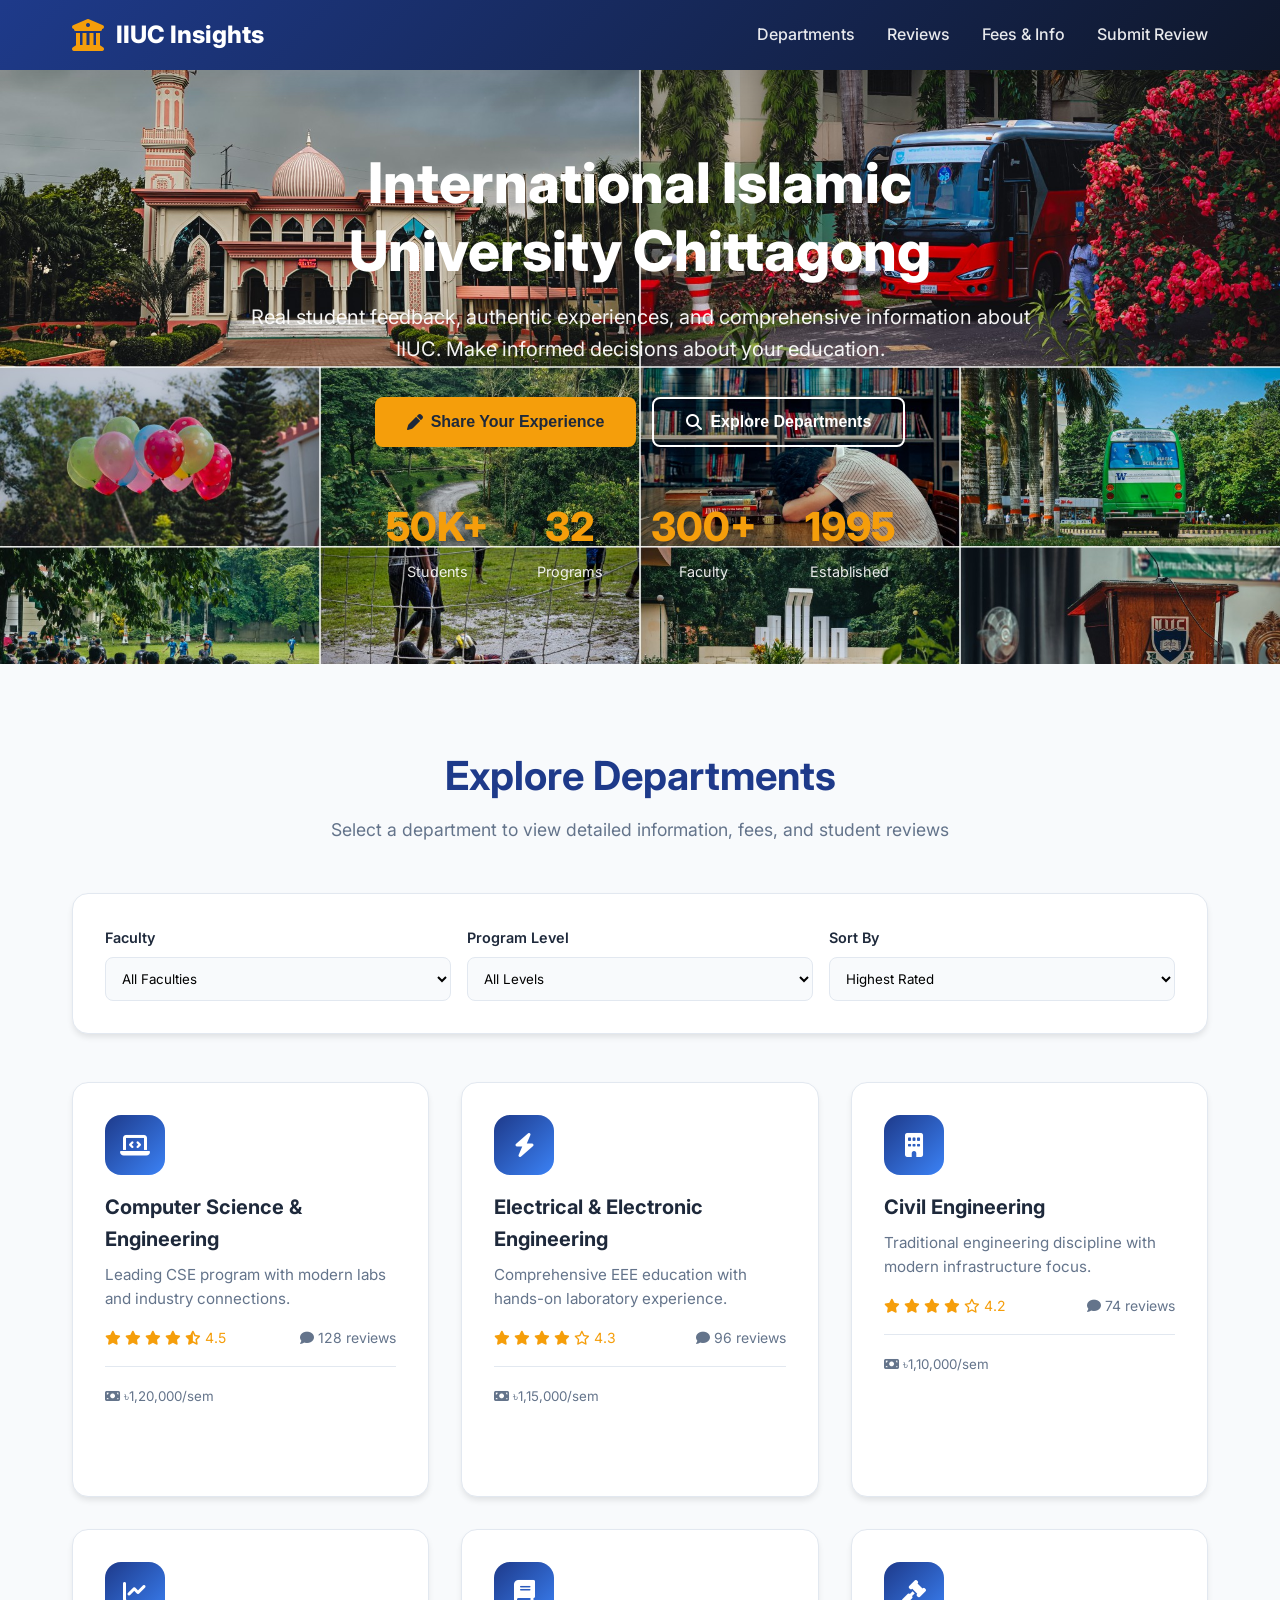
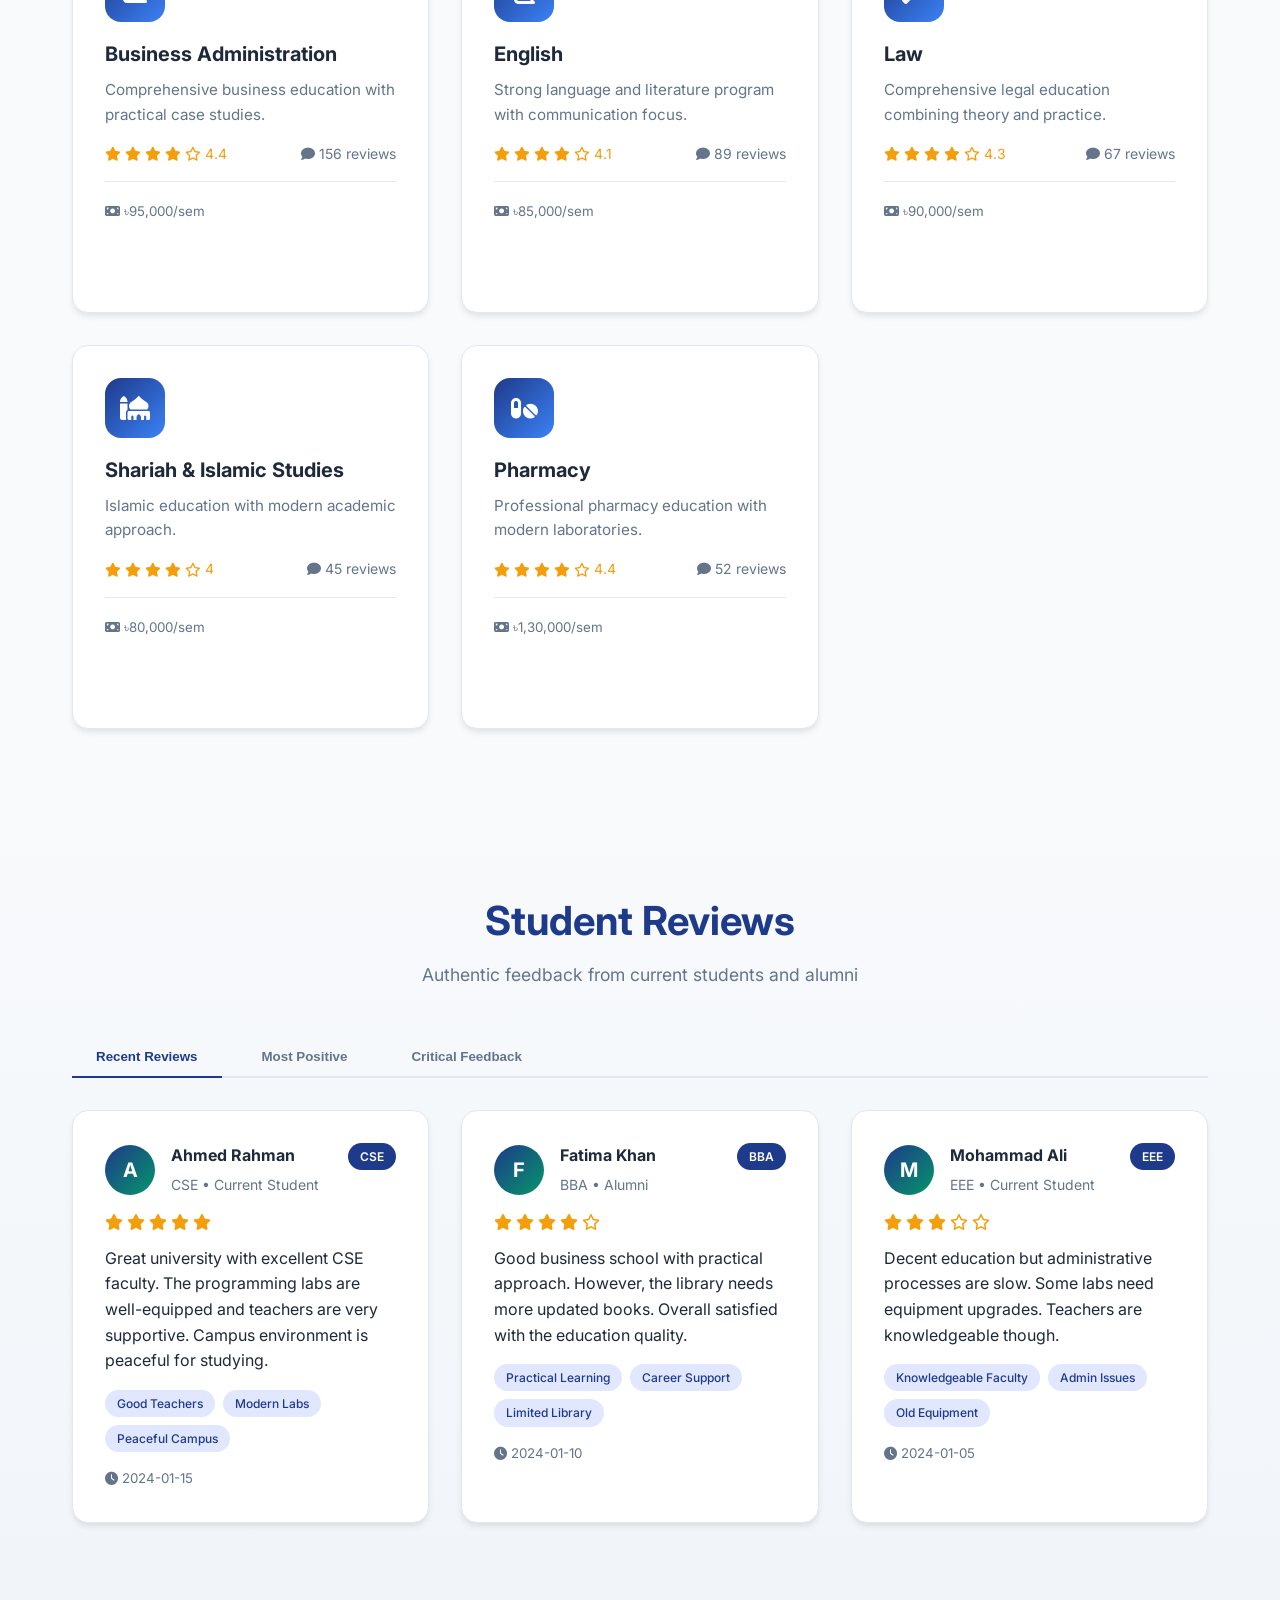
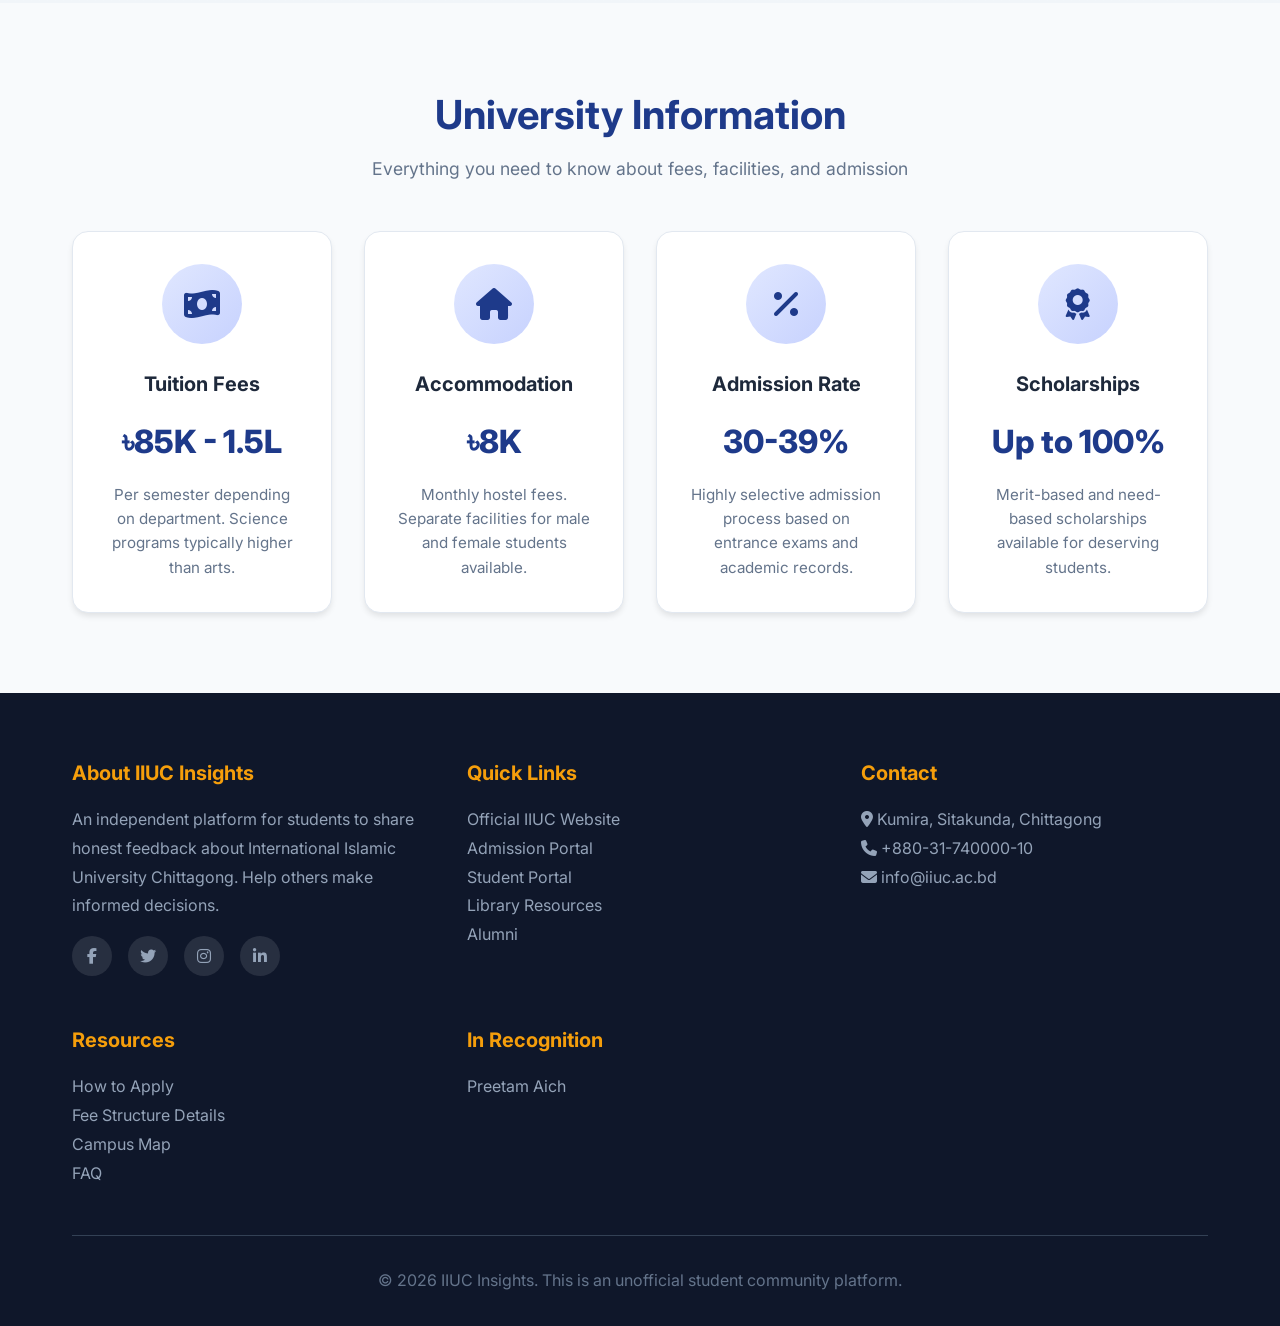
==== commit 71e3f1a7: "Update index.html" ====
--- a/index.html
+++ b/index.html
@@ -200,9 +200,10 @@
                 <div class="footer-section">
                     <h3>Quick Links</h3>
                     <p><a href="https://www.iiuc.ac.bd" target="_blank">Official IIUC Website</a></p>
-                    <p><a href="#">Admission Portal</a></p>
-                    <p><a href="#">Student Portal</a></p>
-                    <p><a href="#">Library Resources</a></p>
+                    <p><a href="https://www.iiuc.ac.bd/web/admission/choose-apply">Admission Portal</a></p>
+                    <p><a href="https://portal.iiuc.ac.bd/">Student Portal</a></p>
+                    <p><a href="https://library.iiuc.ac.bd/library">Library Resources</a></p>
+                    <p><a href="https://www.iiuc.ac.bd/alumni">Alumni</a></p>
                 </div>
                 <div class="footer-section">
                     <h3>Contact</h3>
@@ -212,10 +213,10 @@
                 </div>
                 <div class="footer-section">
                     <h3>Resources</h3>
-                    <p><a href="#">How to Apply</a></p>
-                    <p><a href="#">Fee Structure Details</a></p>
-                    <p><a href="#">Campus Map</a></p>
-                    <p><a href="#">FAQ</a></p>
+                   <p><a href="https://www.youtube.com/watch?v=LhvJYG3DUz8">How to Apply</a></p>
+                    <p><a href="https://www.iiuc.ac.bd/web/fee-structure">Fee Structure Details</a></p>
+                    <p><a href="https://www.iiuc.ac.bd/web/virtual-tour">Campus Map</a></p>
+                    <p><a href="https://www.iiuc.ac.bd/web/about/contact">FAQ</a></p>
                 </div>
                 <div class="footer-section">
                     <h3>In Recognition</h3>
@@ -660,4 +661,5 @@
         }
     </script>
 </body>
-</html>+
+</html>
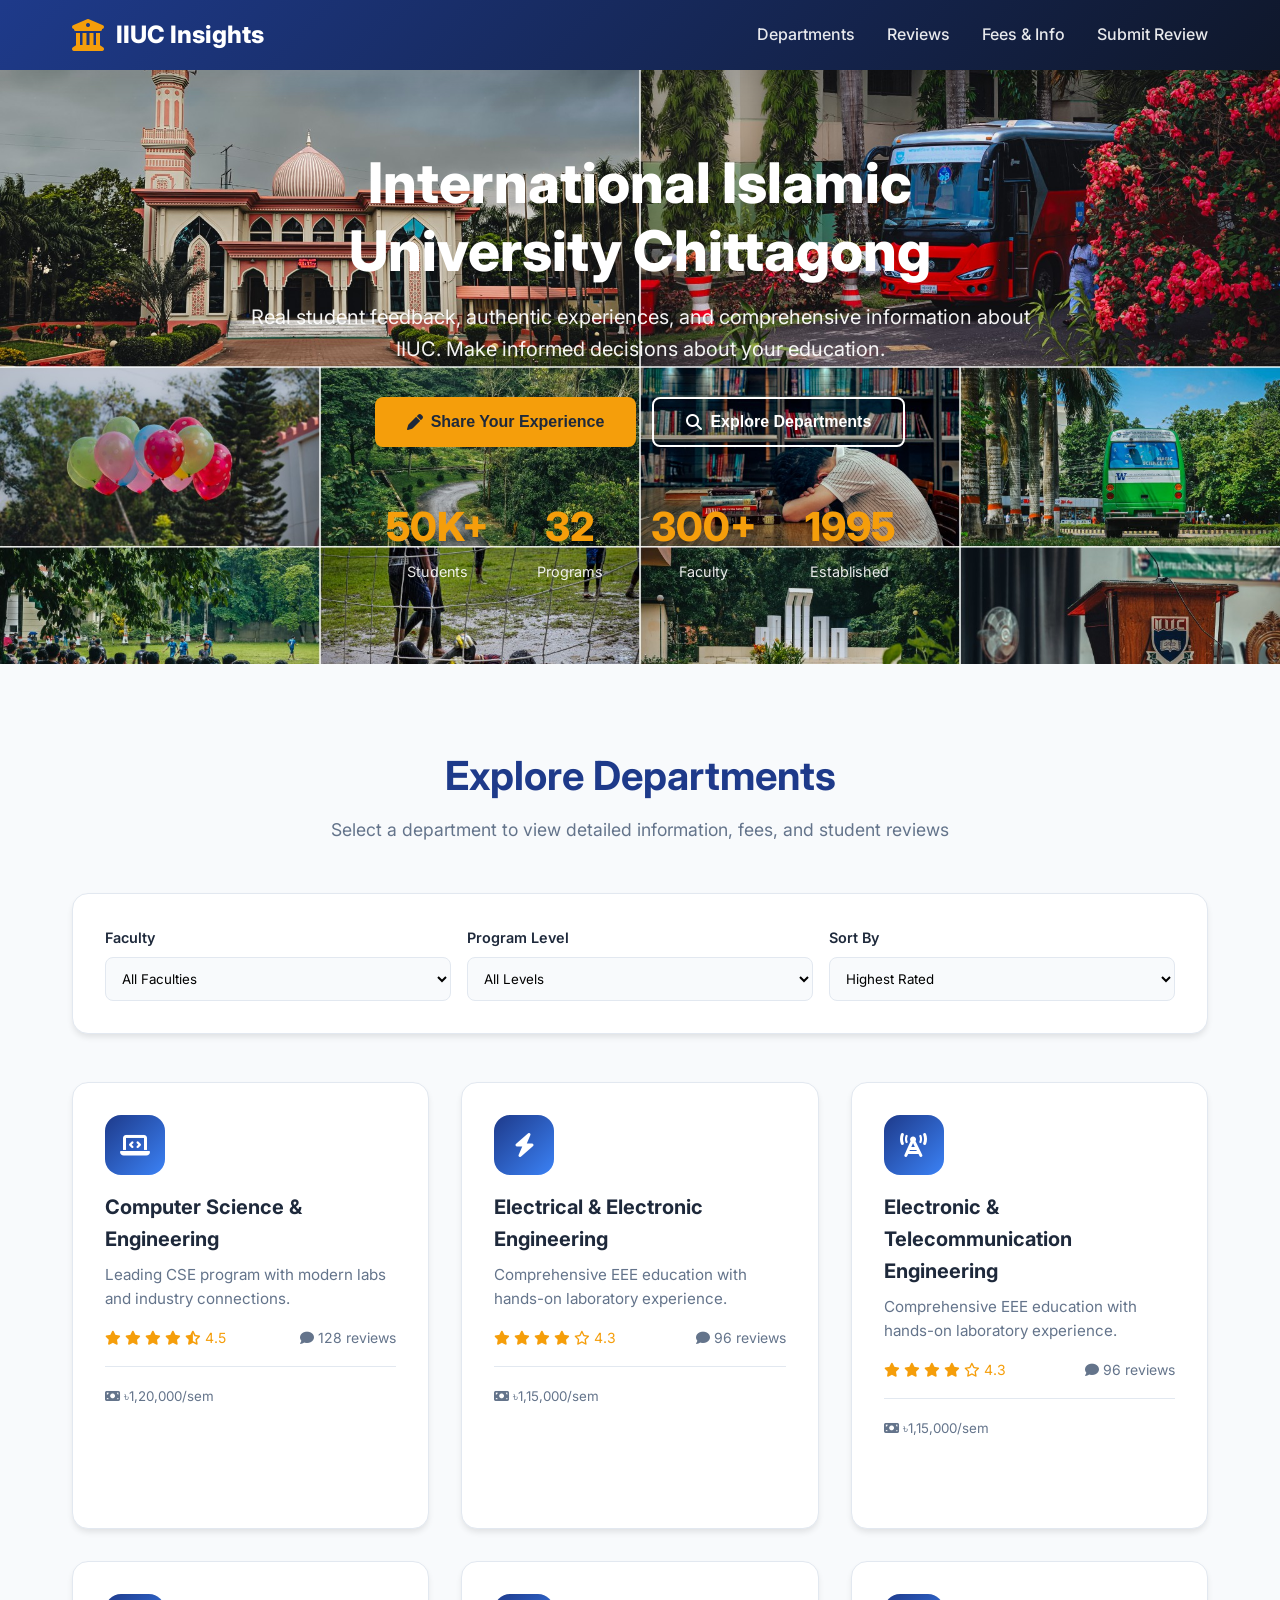
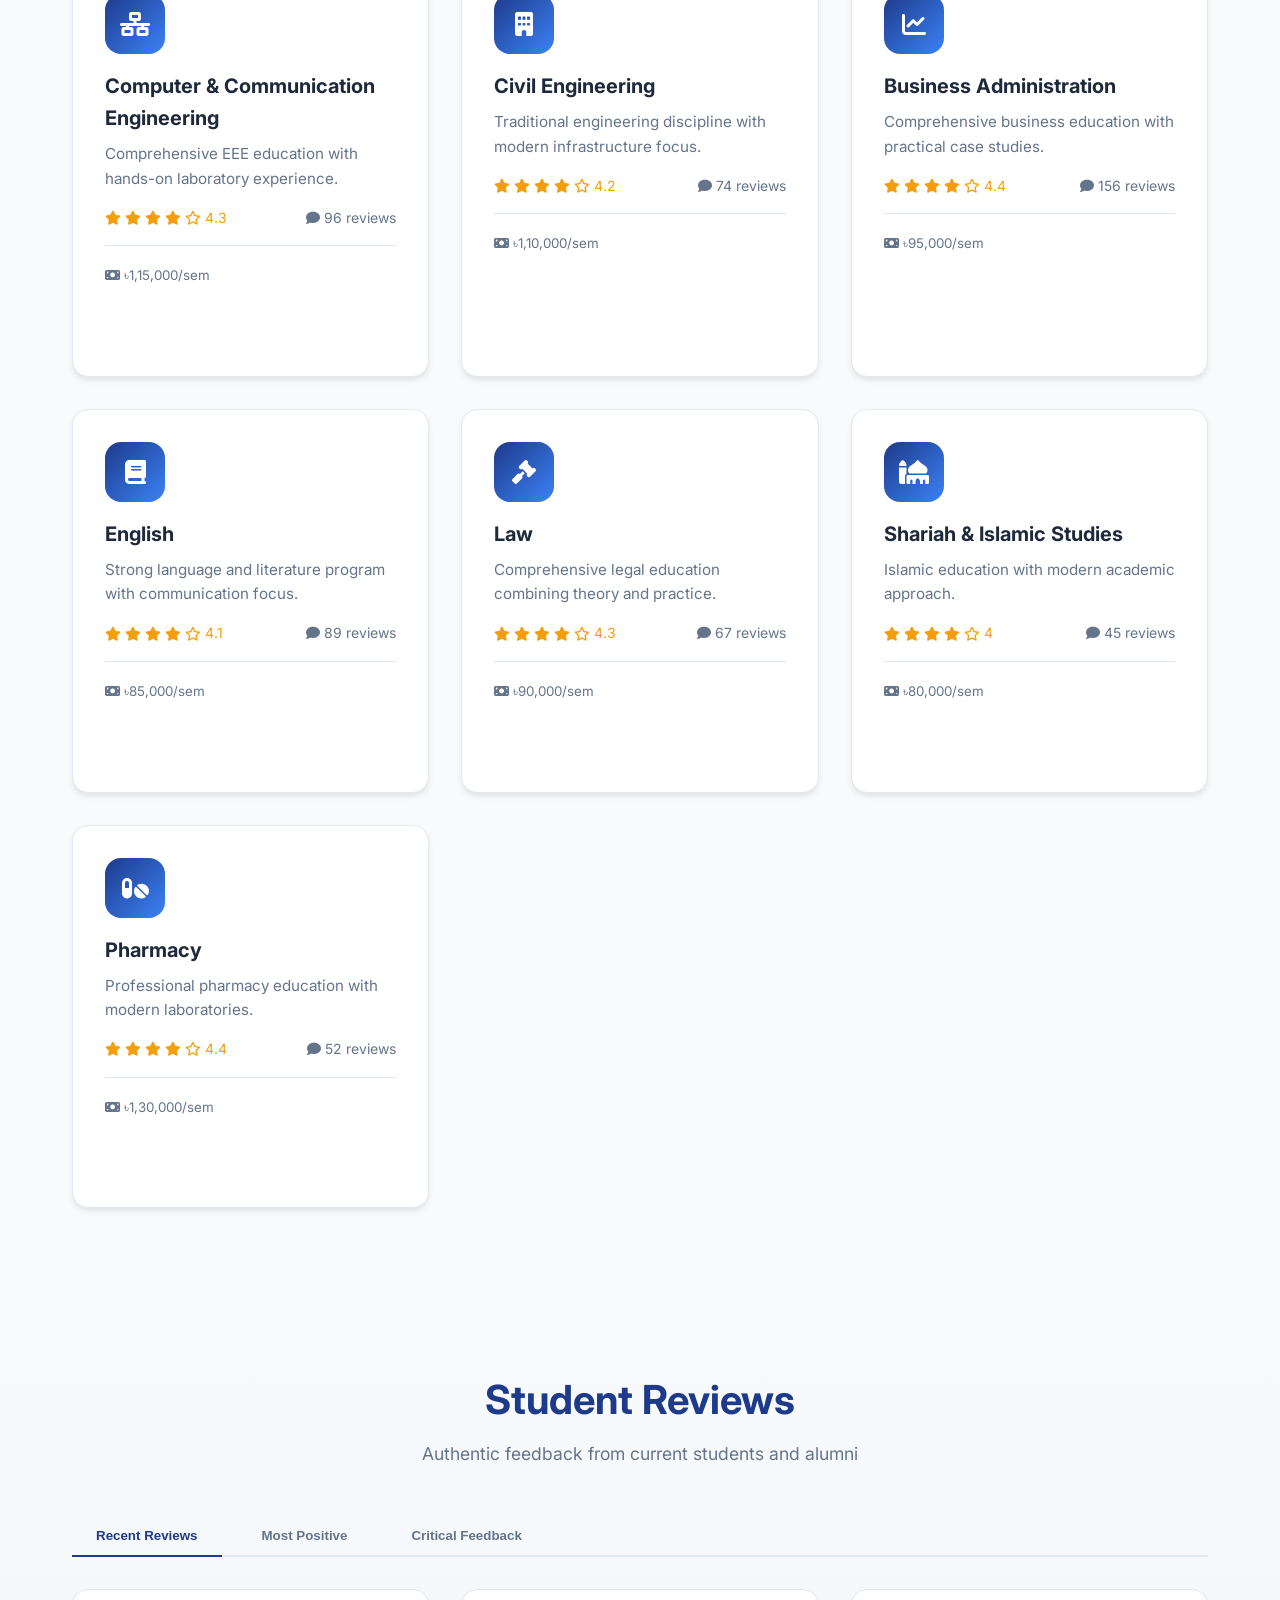
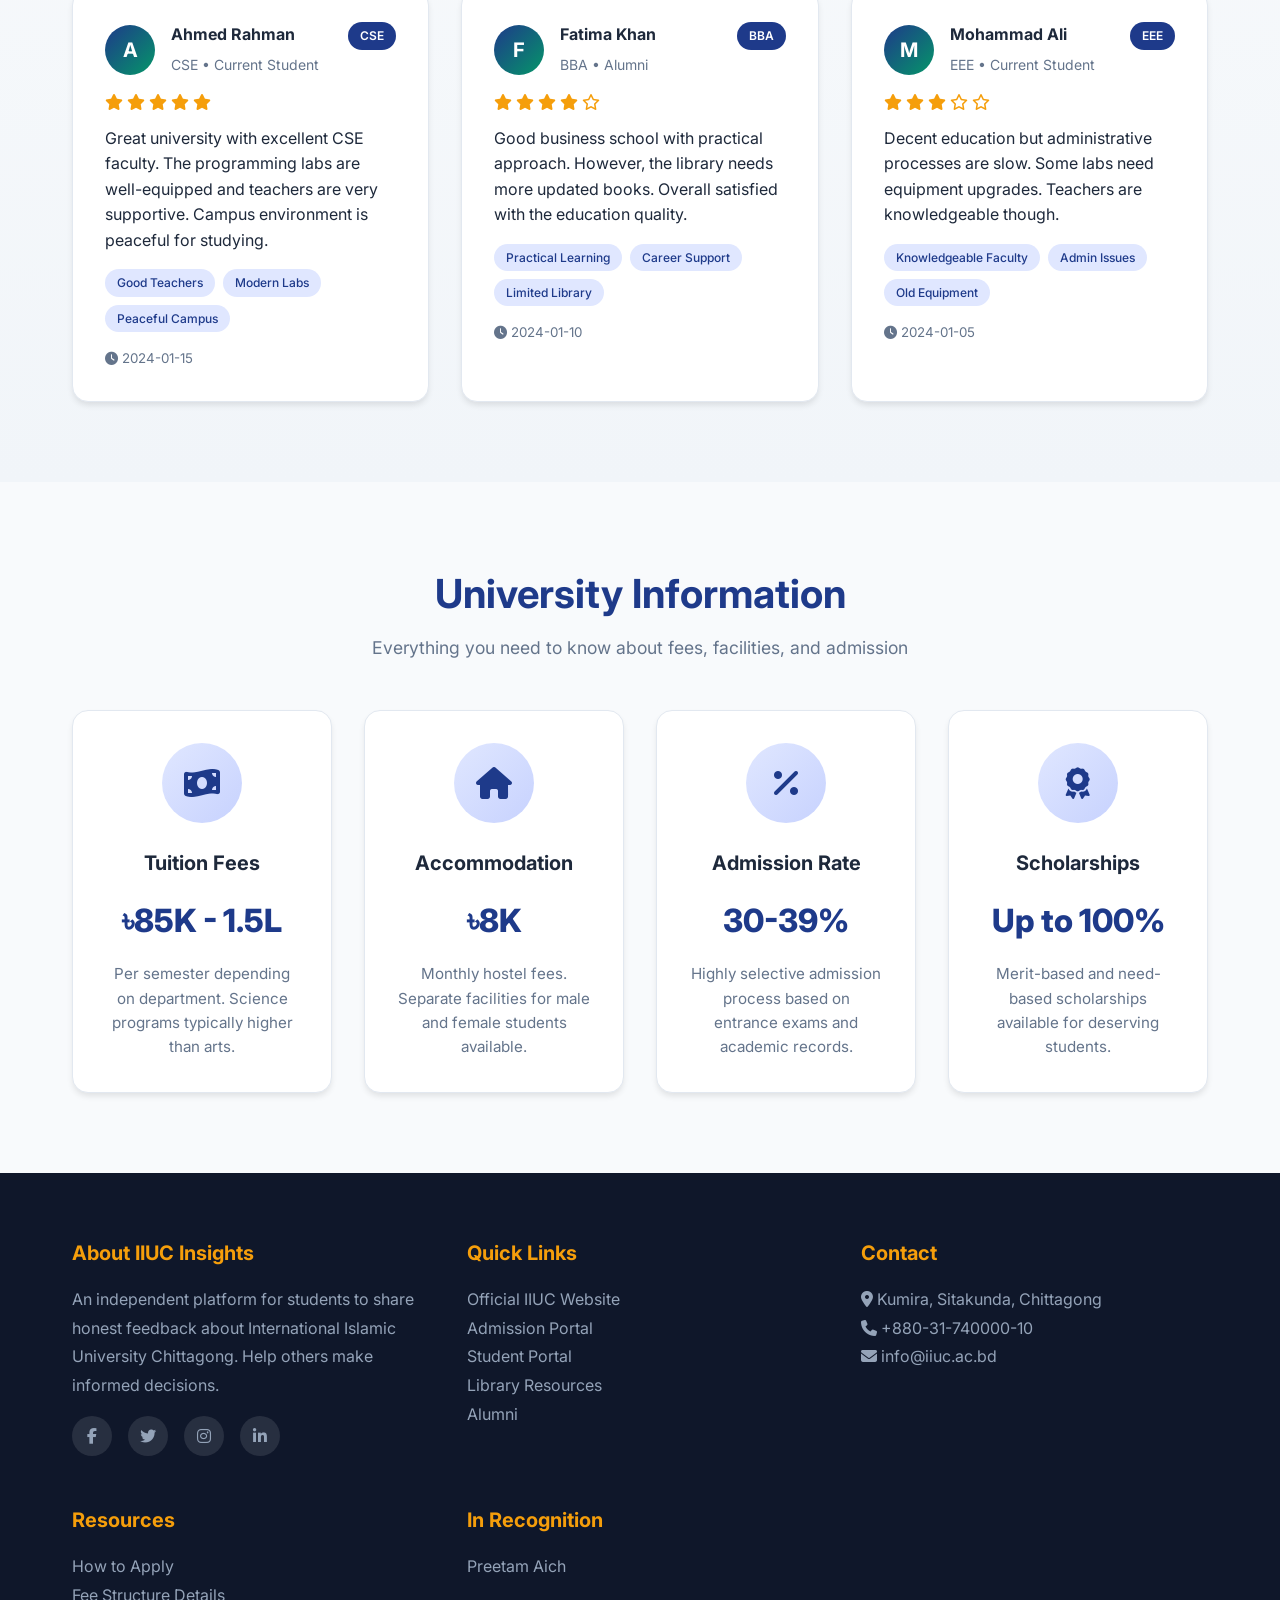
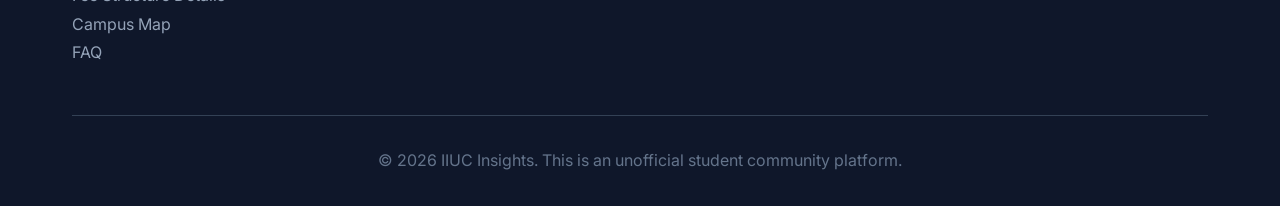
==== commit 45a6055f: "Update index.html" ====
--- a/index.html
+++ b/index.html
@@ -213,7 +213,7 @@
                 </div>
                 <div class="footer-section">
                     <h3>Resources</h3>
-                   <p><a href="https://www.youtube.com/watch?v=LhvJYG3DUz8">How to Apply</a></p>
+                    <p><a href="https://www.youtube.com/watch?v=LhvJYG3DUz8">How to Apply</a></p>
                     <p><a href="https://www.iiuc.ac.bd/web/fee-structure">Fee Structure Details</a></p>
                     <p><a href="https://www.iiuc.ac.bd/web/virtual-tour">Campus Map</a></p>
                     <p><a href="https://www.iiuc.ac.bd/web/about/contact">FAQ</a></p>
@@ -343,6 +343,32 @@
                 features: ['Circuit Labs', 'Power Systems', 'Renewable Energy']
             },
             {
+                id: 'ete',
+                name: 'Electronic & Telecommunication Engineering',
+                faculty: 'science',
+                icon: 'fa-tower-cell',
+                description: 'Comprehensive EEE education with hands-on laboratory experience.',
+                rating: 4.3,
+                reviews: 96,
+                fees: '৳1,15,000/sem',
+                page: 'ete.html',
+                programs: ['BSc EEE', 'MSc EEE'],
+                features: ['Circuit Labs', 'Power Systems', 'Renewable Energy']
+            },
+            {
+                id: 'cce',
+                name: 'Computer & Communication Engineering',
+                faculty: 'science',
+                icon: 'fa-network-wired',
+                description: 'Comprehensive EEE education with hands-on laboratory experience.',
+                rating: 4.3,
+                reviews: 96,
+                fees: '৳1,15,000/sem',
+                page: 'cce.html',
+                programs: ['BSc EEE', 'MSc EEE'],
+                features: ['Circuit Labs', 'Power Systems', 'Renewable Energy']
+            },
+            {
                 id: 'civil',
                 name: 'Civil Engineering',
                 faculty: 'science',
@@ -419,7 +445,7 @@
                 page: 'pharmacy.html',
                 programs: ['BPharm', 'MPharm'],
                 features: ['Pharma Labs', 'Clinical Training', 'Research']
-            }
+            },
         ];
 
         let reviews = [
@@ -661,5 +687,4 @@
         }
     </script>
 </body>
-
 </html>
